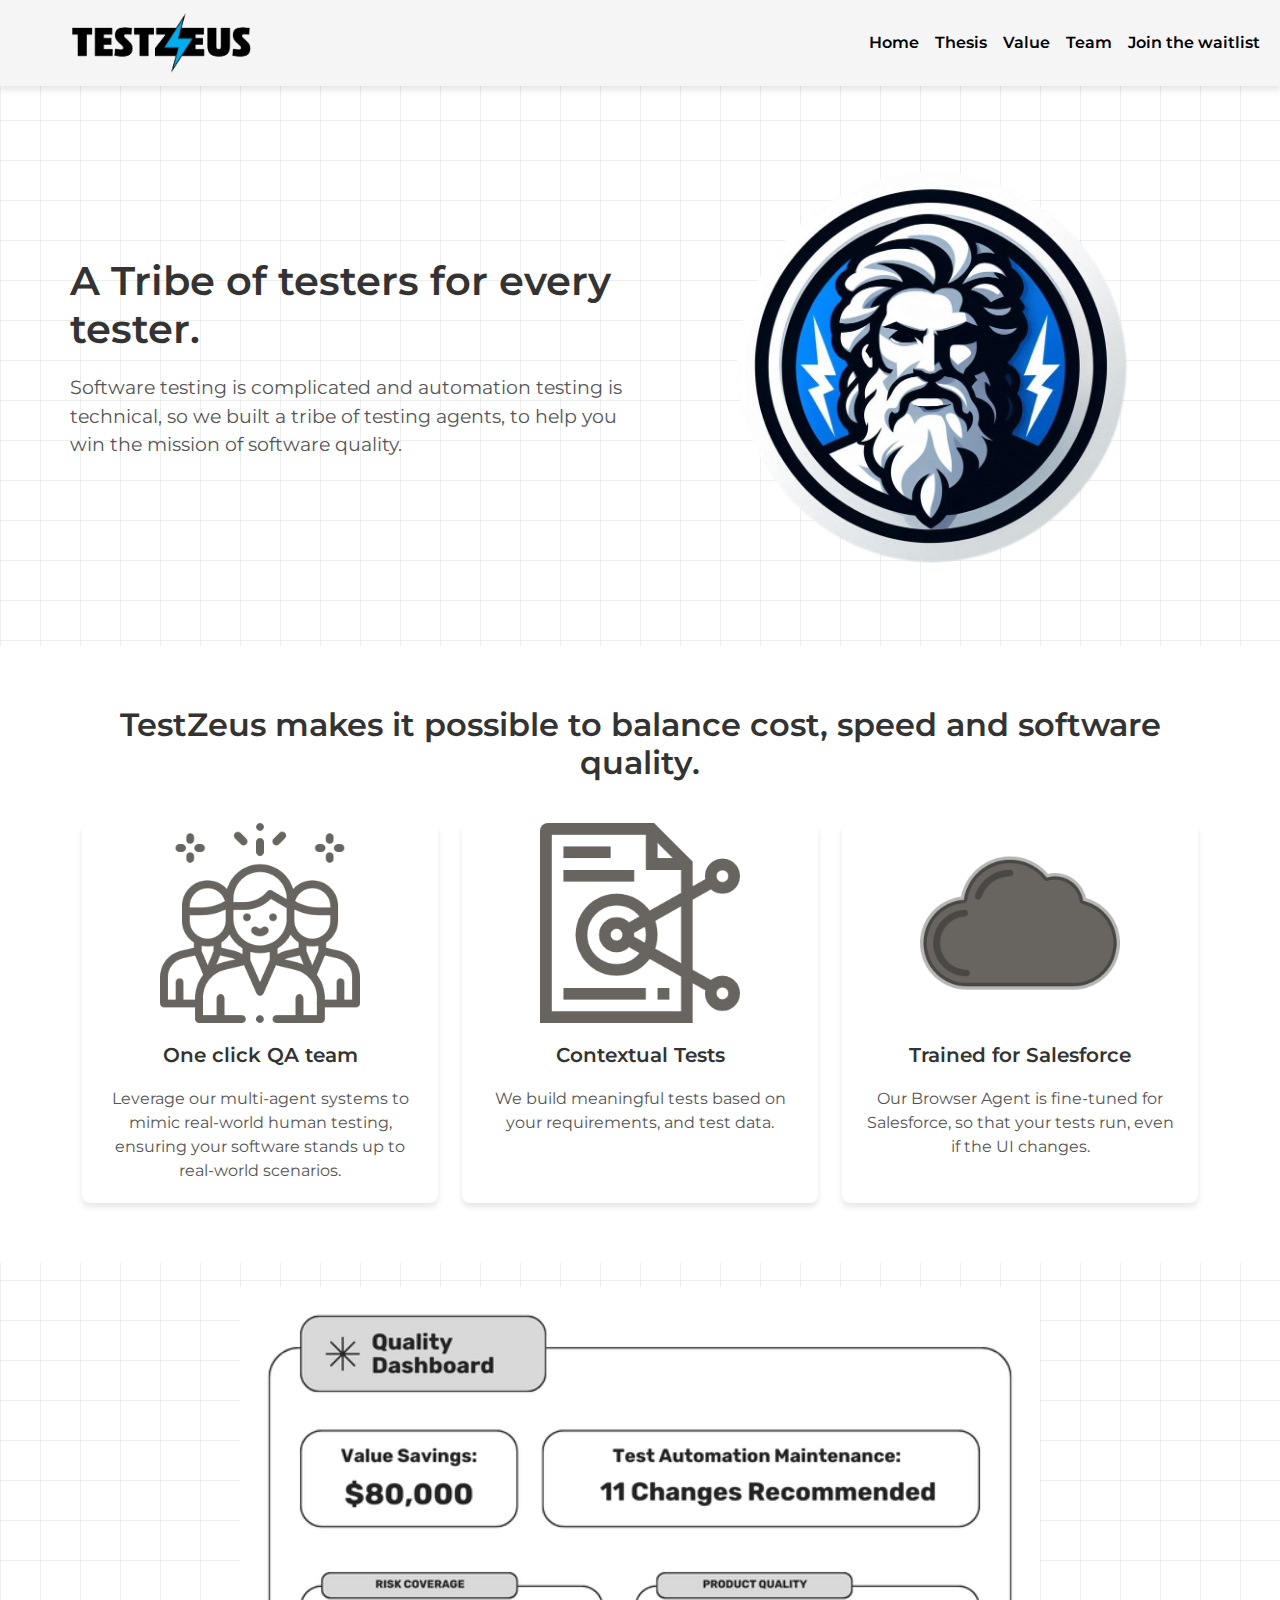
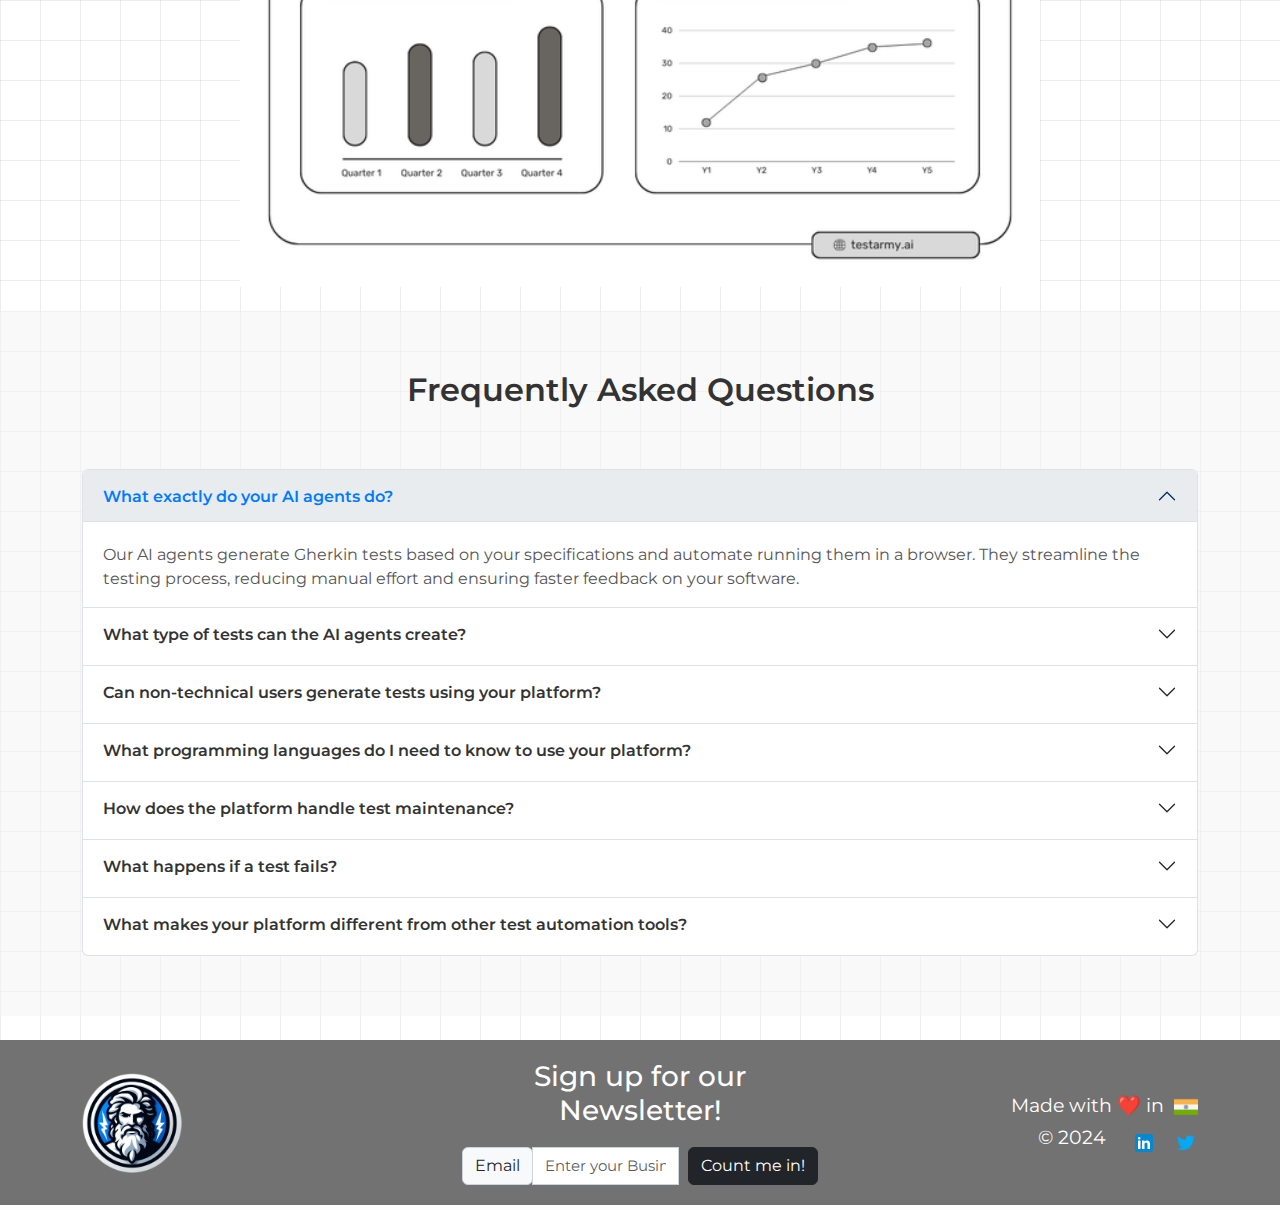
==== index.html @ 69a9c70a "FC" ====
<!DOCTYPE html>
<html lang="en">
<head>
  <!-- Google Tag Manager -->
<script>(function(w,d,s,l,i){w[l]=w[l]||[];w[l].push({'gtm.start':
  new Date().getTime(),event:'gtm.js'});var f=d.getElementsByTagName(s)[0],
  j=d.createElement(s),dl=l!='dataLayer'?'&l='+l:'';j.async=true;j.src=
  'https://www.googletagmanager.com/gtm.js?id='+i+dl;f.parentNode.insertBefore(j,f);
  })(window,document,'script','dataLayer','GTM-M32XJDLG');</script>
  <!-- End Google Tag Manager -->
  <meta charset="UTF-8">
  <meta name="viewport" content="width=device-width, initial-scale=1.0">
  <title>TestZeus</title>
  <link rel="icon" type="image/png" sizes="247x247" href="./assets/images/favicon.png">
  <link href="https://fonts.googleapis.com/css2?family=Montserrat:wght@400;600&display=swap" rel="stylesheet">
  <link href="https://cdn.jsdelivr.net/npm/bootstrap@5.3.0-alpha1/dist/css/bootstrap.min.css" rel="stylesheet">
  <link rel="stylesheet" href="./indexstyle.css">
  <script src="https://code.jquery.com/jquery-3.6.0.min.js"></script>
</head>
<body>
  <!-- Google Tag Manager (noscript) -->
<noscript><iframe src="https://www.googletagmanager.com/ns.html?id=GTM-M32XJDLG"
  height="0" width="0" style="display:none;visibility:hidden"></iframe></noscript>
  <!-- End Google Tag Manager (noscript) -->

<nav class="navbar navbar-expand-lg navbar-custom">
  <div class="container-fluid">
    <a class="navbar-brand" href="./index.html">
      <img src="./assets/images/TestZeusLogo.png" style="margin-left: 60px;" alt="Logo" height="60">
    </a>
    
    <button class="navbar-toggler" type="button" data-bs-toggle="collapse" data-bs-target="#navbarNav" aria-controls="navbarNav" aria-expanded="false" aria-label="Toggle navigation">
      <span class="navbar-toggler-icon"></span>
    </button>

    <div class="collapse navbar-collapse justify-content-end" id="navbarNav">
      <ul class="navbar-nav">
        <li class="nav-item">
          <a class="nav-link" href="#">Home</a>
        </li>
        <li class="nav-item">
          <a class="nav-link" href="./thesis.html">Thesis</a>
        </li>
        <li class="nav-item">
          <a class="nav-link" href="./value.html">Value</a>
        </li>
        <li class="nav-item">
          <a class="nav-link" href="./team.html">Team</a>
        </li>
        <li class="nav-item">
          <a class="nav-link" href="./waitlist.html">Join the waitlist</a>
        </li>
      </ul>
    </div>
  </div>
</nav>

<!-- Main content -->
<div class="container content-wrapper">
  <div class="row align-items-center">
    <div class="col-md-6 content">
      <h1>A Tribe of testers for every tester.</h1>
      <p>Software testing is complicated and automation testing is technical, so we built a tribe of testing agents, to help you win the mission of software quality.</p>
    </div>
    <div class="col-md-6 text-center">
      <div class="image-holder">
        <img src="./assets/images/logo2.png" alt="Circular Image">
      </div>
    </div>
  </div>
</div>

<!-- New Section -->
<section class="overlap-section">
  <div class="container">
    <h2>TestZeus makes it possible to balance cost, speed and software quality.</h2>
    <div class="row">
      <div class="col-md-4">
        <div class="card" style="height: 380px;">
          <img src="./assets/images/greengroup.png" class="card-img-top" alt="One click QA team">
          <div class="card-body" style="text-align: center;">
            <h5 class="card-title">One click QA team</h5>
            <p class="card-text">Leverage our multi-agent systems to mimic real-world human testing, ensuring your software stands up to real-world scenarios.</p>
          </div>
        </div>
      </div>
      <div class="col-md-4">
        <div class="card" style="height: 380px;">
          <img src="./assets/images/greencontextlogo.png" class="card-img-top" alt="Contextual Tests">
          <div class="card-body" style="text-align: center;">
            <h5 class="card-title">Contextual Tests</h5>
            <p class="card-text">We build meaningful tests based on your requirements, and test data.</p>
          </div>
        </div>
      </div>
      <div class="col-md-4">
        <div class="card" style="height: 380px;">
          <img src="./assets/images/greencloud.png" class="card-img-top" alt="Trained for Salesforce">
          <div class="card-body" style="text-align: center;">
            <h5 class="card-title">Trained for Salesforce</h5>
            <p class="card-text">Our Browser Agent is fine-tuned for Salesforce, so that your tests run, even if the UI changes.</p>
          </div>
        </div>
      </div>
    </div>
  </div>
</section>

<br>
<center><img style="height: 600px;" src="./assets/images/graphic-qa-1.png"></center>
<br>
<!-- FAQ Section -->
<section class="faq-section">
    <div class="container">
      <h2 style="margin-bottom: 60px;">Frequently Asked Questions</h2>
      <div class="accordion" id="faqAccordion">
        <div class="accordion-item">
          <h2 class="accordion-header" id="headingOne">
            <button class="accordion-button" type="button" data-bs-toggle="collapse" data-bs-target="#collapseOne" aria-expanded="true" aria-controls="collapseOne">
              What exactly do your AI agents do?
            </button>
          </h2>
          <div id="collapseOne" class="accordion-collapse collapse show" aria-labelledby="headingOne" data-bs-parent="#faqAccordion">
            <div class="accordion-body">
              Our AI agents generate Gherkin tests based on your specifications and automate running them in a browser. They streamline the testing process, reducing manual effort and ensuring faster feedback on your software.
            </div>
          </div>
        </div>
        <div class="accordion-item">
          <h2 class="accordion-header" id="headingTwo">
            <button class="accordion-button collapsed" type="button" data-bs-toggle="collapse" data-bs-target="#collapseTwo" aria-expanded="false" aria-controls="collapseTwo">
              What type of tests can the AI agents create?
            </button>
          </h2>
          <div id="collapseTwo" class="accordion-collapse collapse" aria-labelledby="headingTwo" data-bs-parent="#faqAccordion">
            <div class="accordion-body">
              The agents can create Behavior-driven development (BDD) tests written in Gherkin syntax for all kinds of functional requirements. These tests are designed to be easily understood by both technical and non-technical users.
            </div>
          </div>
        </div>
        <div class="accordion-item">
          <h2 class="accordion-header" id="headingThree">
            <button class="accordion-button collapsed" type="button" data-bs-toggle="collapse" data-bs-target="#collapseThree" aria-expanded="false" aria-controls="collapseThree">
              Can non-technical users generate tests using your platform?
            </button>
          </h2>
          <div id="collapseThree" class="accordion-collapse collapse" aria-labelledby="headingThree" data-bs-parent="#faqAccordion">
            <div class="accordion-body">
              We offer seamless integration with popular CI/CD tools like Jenkins, GitHub Actions, and version control systems, ensuring that the AI agents fit into your existing workflows.
            </div>
          </div>
        </div>
        <div class="accordion-item">
          <h2 class="accordion-header" id="headingFour">
            <button class="accordion-button collapsed" type="button" data-bs-toggle="collapse" data-bs-target="#collapseFour" aria-expanded="false" aria-controls="collapseFour">
              What programming languages do I need to know to use your platform?
            </button>
          </h2>
          <div id="collapseFour" class="accordion-collapse collapse" aria-labelledby="headingFour" data-bs-parent="#faqAccordion">
            <div class="accordion-body">
              No programming knowledge is required to use our AI agents. Currently, we offer English as the primary language for interacting with agents, and will roll out globally with other languages too.
            </div>
          </div>
        </div>
        <div class="accordion-item">
          <h2 class="accordion-header" id="headingFive">
            <button class="accordion-button collapsed" type="button" data-bs-toggle="collapse" data-bs-target="#collapseFive" aria-expanded="false" aria-controls="collapseFive">
              How does the platform handle test maintenance?
            </button>
          </h2>
          <div id="collapseFive" class="accordion-collapse collapse" aria-labelledby="headingFive" data-bs-parent="#faqAccordion">
            <div class="accordion-body">
              Our AI agents continuously adapt to changes in your software, reducing the need for constant maintenance of test cases.
            </div>
          </div>
        </div>
        <div class="accordion-item">
          <h2 class="accordion-header" id="headingSix">
            <button class="accordion-button collapsed" type="button" data-bs-toggle="collapse" data-bs-target="#collapseSix" aria-expanded="false" aria-controls="collapseSix">
              What happens if a test fails?
            </button>
          </h2>
          <div id="collapseSix" class="accordion-collapse collapse" aria-labelledby="headingSix" data-bs-parent="#faqAccordion">
            <div class="accordion-body">
              The platform provides detailed logs and screenshots to help diagnose the issue. You’ll also receive suggestions from the AI on how to adjust the test, for catching bugs.
            </div>
          </div>
        </div>
        <div class="accordion-item">
          <h2 class="accordion-header" id="headingSeven">
            <button class="accordion-button collapsed" type="button" data-bs-toggle="collapse" data-bs-target="#collapseSeven" aria-expanded="false" aria-controls="collapseSeven">
              What makes your platform different from other test automation tools?
            </button>
          </h2>
          <div id="collapseSeven" class="accordion-collapse collapse" aria-labelledby="headingSeven" data-bs-parent="#faqAccordion">
            <div class="accordion-body">
              Our AI-driven agents automate not only the test execution but also the test design process, saving significant time for both technical and non-technical users. The platform is built for rapid scaling and adaptability to changes in your codebase.
            </div>
          </div>
        </div>
      </div>
    </div>
  </section>
  <div id="message-card"></div>

  <br>
  
  <footer class="footer bg-gray">
    <div class="container">
      <div class="row align-items-center">
        <!-- Left Section: Triangle T Logo -->
        <div class="col-md-4 text-left">
          <img src="./assets/images/favicon-19.png" alt="Footer Image" class="footer-image">
        </div>

        <!-- Center Section: Newsletter Signup -->
        <div class="col-md-4 text-center">
          <h3 class="centered-heading">Sign up for our Newsletter!</h3>
          <form id="signup-form" class="reduced-width-form">
            <div class="input-group">
              <div class="input-group-prepend">
                <span class="input-group-text">Email</span>
              </div>
              <input type="email" id="email" name="email" class="form-control" placeholder="Enter your Business email" required>
              <div class="input-group-append">
                <button class="btn btn-dark" type="submit">Count me in!</button>
              </div>
            </div>
          </form>
        </div>

        <!-- Right Section: Made with Love in India, Copyright, and Social Icons -->
        <div class="col-md-4 text-right d-flex flex-column align-items-end">
          <p style="color: white;">Made with <span class="text-danger">❤️</span> in 
            <img src="./assets/images/206606.png" alt="India Flag" class="flag-image">
          </p>
          <div class="d-flex align-items-center">
            <p class="mb-0 me-3" style="color: white;">&copy; 2024</p>
            <a href="https://www.linkedin.com/company/test-zeus" target="_blank" class="social-icon me-2">
              <img src="./assets/images/icons8-linkedin-48.png" alt="LinkedIn" class="social-logo">
            </a>
            <a href="https://x.com/TestZeusAI" target="_blank" class="social-icon">
              <img src="./assets/images/icons8-twitter-48.png" alt="Twitter" class="social-logo">
            </a>
          </div>
        </div>
      </div>
    </div>
  </footer>

  
  

<script src="https://cdn.jsdelivr.net/npm/bootstrap@5.3.0-alpha1/dist/js/bootstrap.bundle.min.js"></script>
<script>
    $(document).ready(function() {
      $('#signup-form').on('submit', function(event) {
        event.preventDefault(); 
        
        const emailInput = $('#email').val();
        const blockedDomains = ['gmail.com', 'yahoo.com', 'hotmail.com'];
  
      
        const emailDomain = emailInput.split('@')[1];
  
       
        if (blockedDomains.includes(emailDomain)) {
          alert('Email domains from @gmail, @yahoo, and @hotmail are not allowed.');
          return; 
        }
  
        var formData = {
          email: emailInput,
          phone: null
        };
  
        $.ajax({
          type: 'POST',
          url: 'https://test-zeus-mail-micro.vercel.app/signup',
          data: JSON.stringify(formData),
          contentType: 'application/json',
          success: function(response) {
            let message = '';
  
            if (response.message === 'Signup successful') {
              message = `You have signed up successfully from the id - ${formData.email}`;
            } else if (response.message === 'Failed to send email') {
              message = 'Failed to send email. Please try again.';
            } else if (response.message === 'Email is already used') {
              message = 'The email is already used. Please use a different email.';
            }
  
            $('#message-card').html(
              `<div>${message}</div>`
            ).fadeIn();
  
            $('#signup-form')[0].reset();
  
            setTimeout(function() {
              $('#message-card').fadeOut();
            }, 5000);
          },
          error: function(xhr) {
            let message = 'An error occurred. Please try again.';
  
            try {
              var errorResponse = JSON.parse(xhr.responseText);
  
              if (errorResponse.error === 'Email is already used') {
                message = 'The email is already used. Please use a different email.';
              } else if (errorResponse.error === 'Failed to send email') {
                message = 'Failed to send email. Please try again.';
              }
            } catch (e) {
              if (xhr.status === 400) {
                message = 'Bad request. Please check your input and try again.';
              } else if (xhr.status === 500) {
                message = 'Internal server error. Please try again later.';
              }
            }
  
            $('#message-card').html(
              `<div>${message}</div>`
            ).fadeIn();
  
            setTimeout(function() {
              $('#message-card').fadeOut();
            }, 5000);
          }
        });
      });
    });
  </script>

<script>
    document.getElementById('book-time-button').addEventListener('click', function() {
        document.getElementById('waitlist-domain').scrollIntoView({ behavior: 'smooth' });
    });
    </script>

</body>
</html>
---- indexstyle.css ----
/* Import Google Font */
@import url('https://fonts.googleapis.com/css2?family=Montserrat:wght@400;700&display=swap');

/* General Styles */
body {
    margin: 0;
    font-family: 'Montserrat', sans-serif;
    background-color: #fff;
    background-image: 
      linear-gradient(90deg, rgba(211, 211, 211, 0.4) 1px, transparent 1px),
      linear-gradient(180deg, rgba(211, 211, 211, 0.4) 1px, transparent 1px);
    background-size: 40px 40px;
}

/* Custom Navbar Styles */
.navbar-custom {
    background-color: #f5f5f5;
    box-shadow: 0 4px 6px rgba(0, 0, 0, 0.1);
}

.nav-link {
    font-weight: 600;
    color: #000;
}

.nav-link:hover {
    color: #007bff;
}

/* Main Content Wrapper */
.content-wrapper {
    padding: 80px 0;
}

h1 {
    font-size: 2.5rem;
    font-weight: 600;
    color: #333;
    margin-bottom: 20px;
}

p {
    font-size: 1.2rem;
    color: #555;
    margin-top: 20px;
}

/* Image Holder Styling */
.image-holder {
    width: 400px;
    height: 400px;
    border-radius: 50%;
    overflow: hidden;
    display: inline-block;
    transition: border 0.3s ease;
    border: 3px solid transparent;
}

.image-holder img {
    width: 100%;
    height: 100%;
    object-fit: cover;
    border-radius: 50%;
}

.image-holder:hover {
    border: 3px solid #007bff;
}

/* Overlap Section Styles */
.overlap-section {
    padding: 60px 0;
    background-color: #ffffff;
    position: relative;
    z-index: 1;
}

.overlap-section h2 {
    text-align: center;
    font-size: 2rem;
    font-weight: 600;
    color: #333;
    margin-bottom: 40px;
}

/* Card Styles */
.card {
    border: none;
    border-radius: 8px;
    box-shadow: 0 4px 6px rgba(0, 0, 0, 0.1);
    transition: transform 0.3s ease;
}

.card-img-top {
    height: 200px;
    width: 200px;
    align-self: center;
    border-top-left-radius: 8px;
    border-top-right-radius: 8px;
}

.card-body {
    padding: 20px;
}

.card-title {
    font-size: 1.25rem;
    font-weight: 600;
    color: #333;
}

.card-text {
    font-size: 1rem;
    color: #555;
}

/* FAQ Section */
.faq-section {
    padding: 60px 0;
    background-color: #f9f9f9;
    background-image: 
      linear-gradient(90deg, rgba(211, 211, 211, 0.2) 1px, transparent 1px),
      linear-gradient(180deg, rgba(211, 211, 211, 0.2) 1px, transparent 1px);
    background-size: 40px 40px;
}

.faq-section h2 {
    text-align: center;
    font-size: 2rem;
    font-weight: 600;
    color: #333;
    margin-bottom: 5px;
}

.accordion-button {
    font-weight: 600;
    color: #333;
}

.accordion-button:not(.collapsed) {
    color: #007bff;
    background-color: #e9ecef;
}

.accordion-body {
    font-size: 1rem;
    color: #555;
}

/* Email Signup Form */
.reduced-width-form {
    max-width: 450px;
    margin: 0 auto;
}

#email::placeholder {
    font-size: 15px;
}

.input-group-text {
    background-color: #f8f9fa;
    border: 1px solid #ced4da;
}

.form-control {
    border: 1px solid #ced4da;
}

.btn-dark {
    margin-left: 10px;
}

/* Message Card */
#message-card {
    display: none;
    padding: 10px;
    margin: 10px 0;
    border: 1px solid #ccc;
    background-color: #f9f9f9;
    color: #333;
    border-radius: 5px;
}

/* Footer Styles */
.footer {
    background-color: #727272;
    padding: 20px 0;
}

.footer-image {
    width: 100px;
    height: auto;
}

/* Text Alignments */
.text-left {
    display: flex;
    justify-content: flex-start;
    align-items: center;
}

.text-center {
    display: flex;
    flex-direction: column;
    justify-content: center;
    align-items: center;
}

.text-right {
    display: flex;
    flex-direction: column;
    align-items: flex-end;
}

.text-right p {
    margin: 0;
}

.text-right .flag-image {
    width: 24px;
    vertical-align: middle;
    margin-left: 5px;
}

.text-right .social-icon {
    margin-left: 10px;
    margin-top: 10px;
}

.social-logo {
    width: 24px;
    height: auto;
    vertical-align: middle;
}

/* Centered Heading */
.centered-heading {
    font-family: 'Montserrat', sans-serif;
    text-align: center;
    margin-bottom: 20px;
    color: white;
}
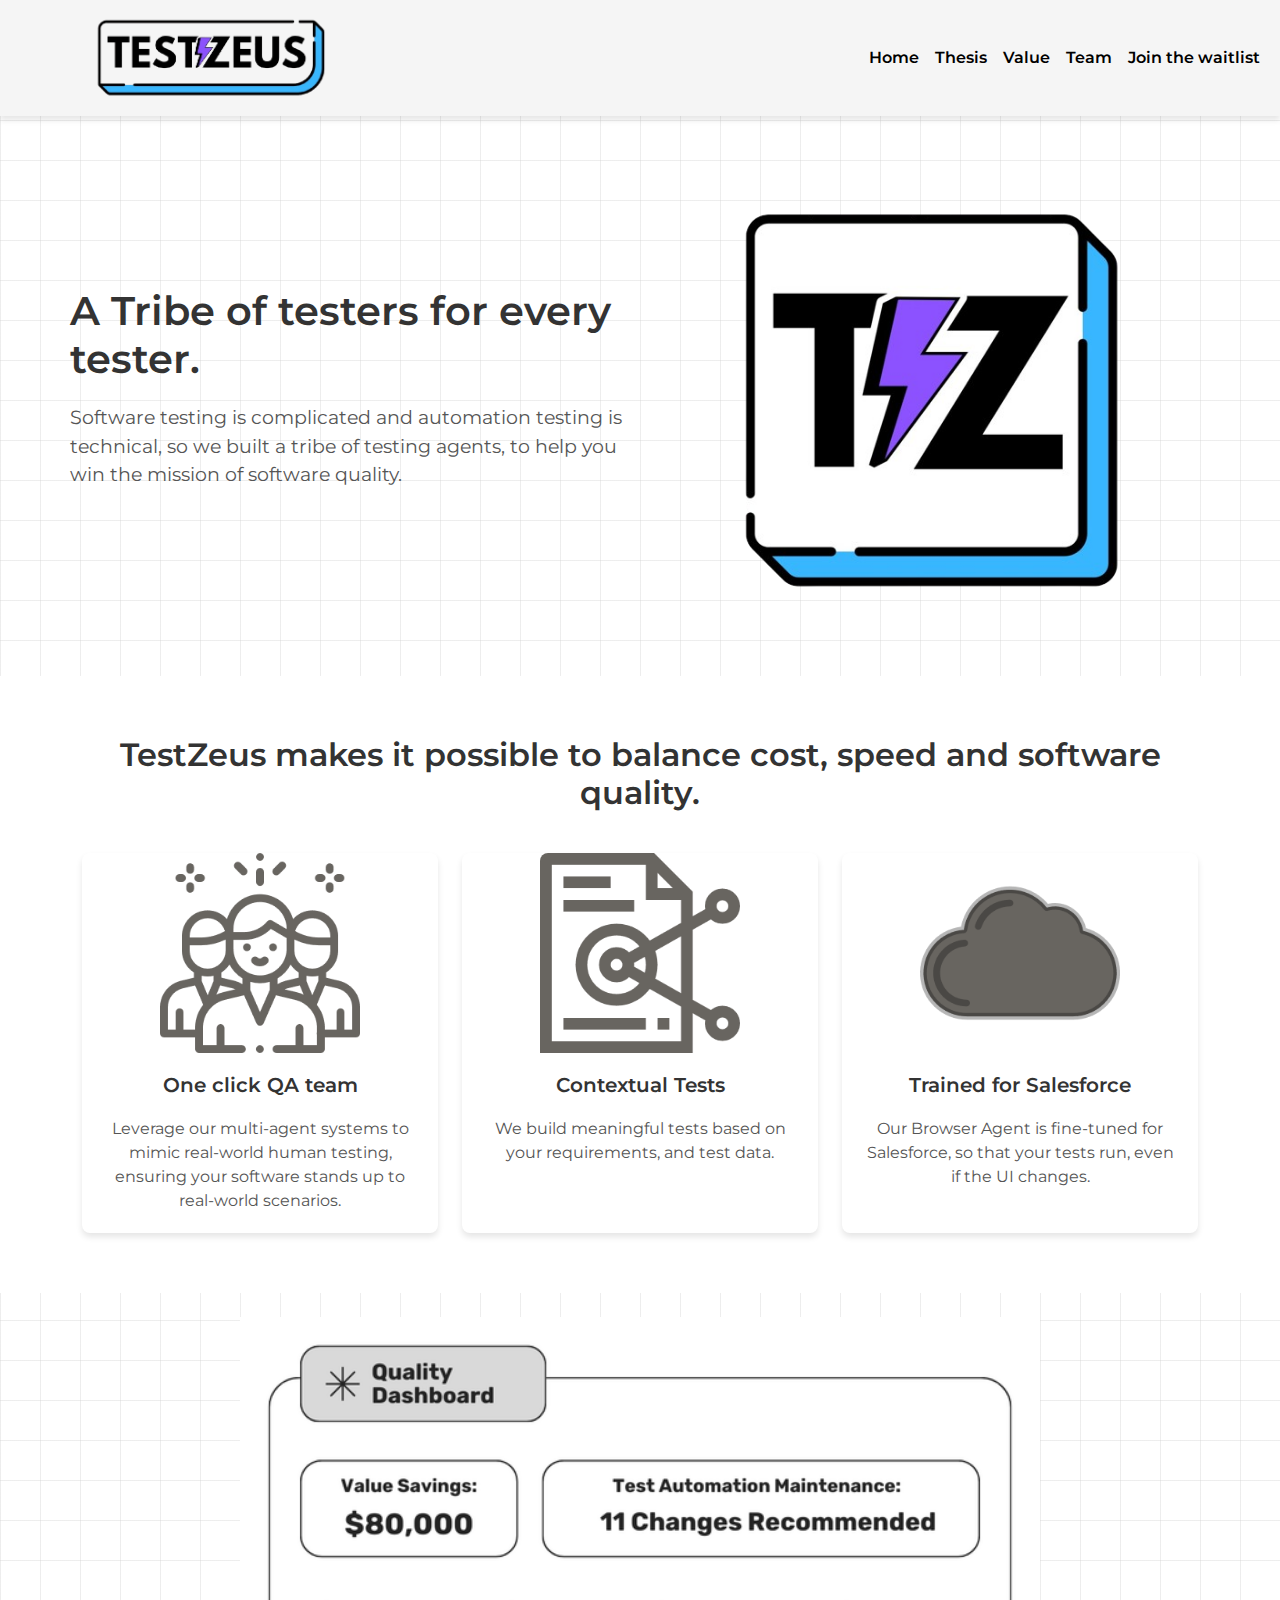
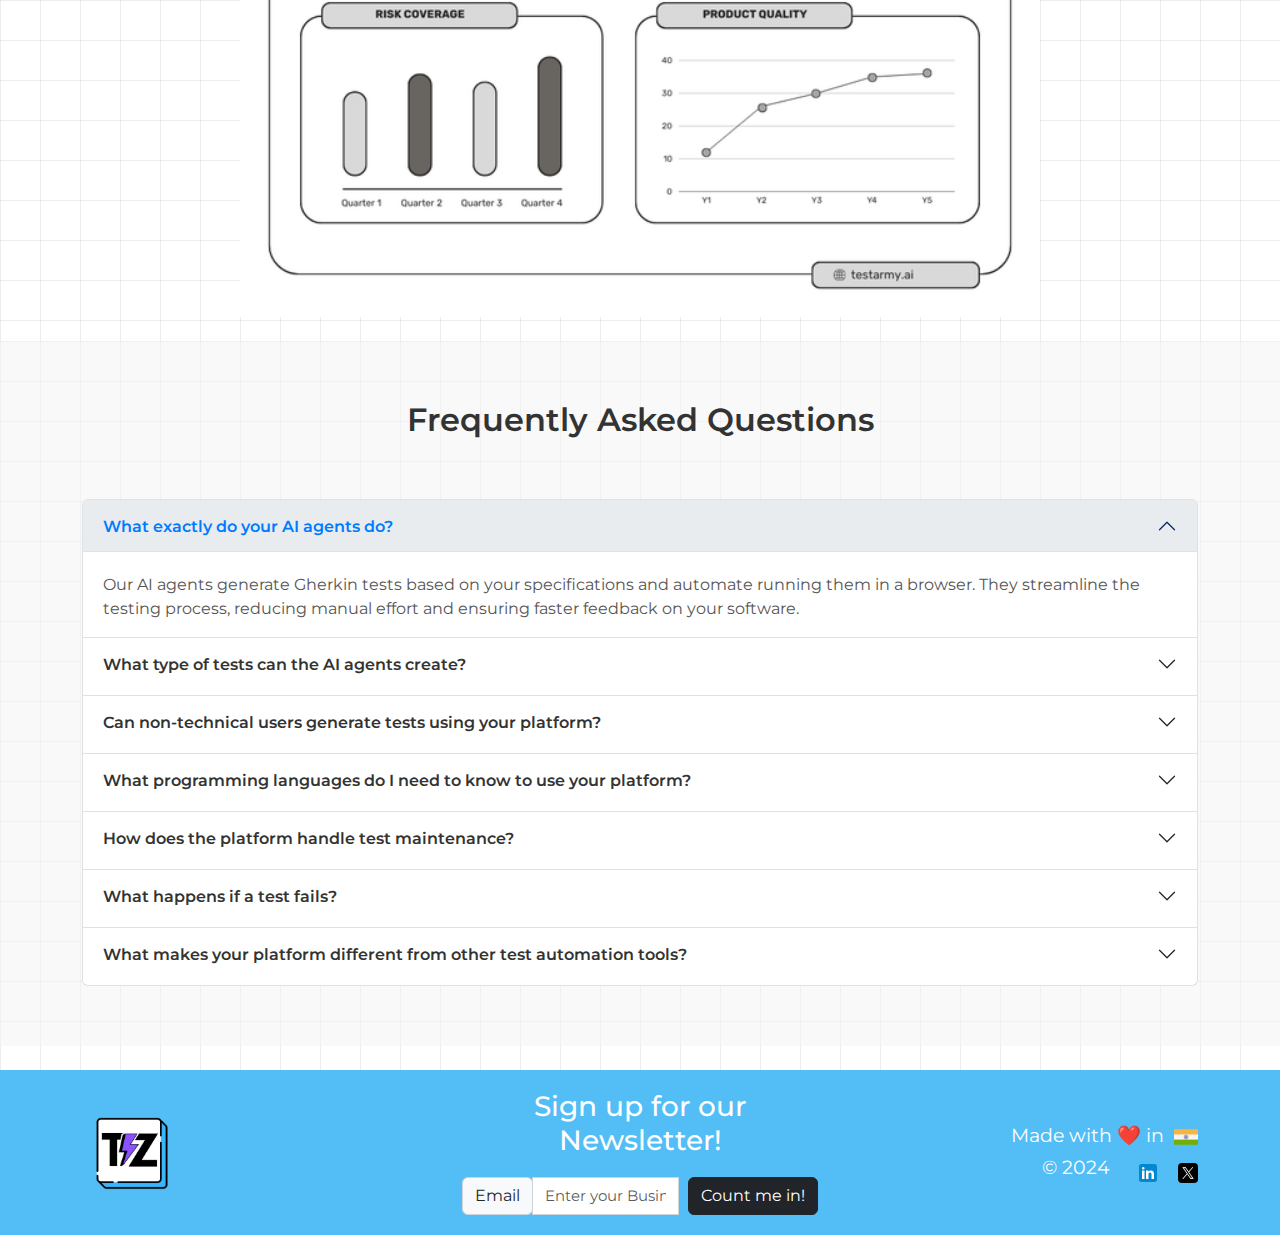
==== commit 64ff70e7: "changes and fixes" ====
--- a/index.html
+++ b/index.html
@@ -11,7 +11,7 @@
   <meta charset="UTF-8">
   <meta name="viewport" content="width=device-width, initial-scale=1.0">
   <title>TestZeus</title>
-  <link rel="icon" type="image/png" sizes="247x247" href="./assets/images/favicon.png">
+  <link rel="icon" type="image/png" href="./assets/images/TZSquare_logo_final-NoBG.png">
   <link href="https://fonts.googleapis.com/css2?family=Montserrat:wght@400;600&display=swap" rel="stylesheet">
   <link href="https://cdn.jsdelivr.net/npm/bootstrap@5.3.0-alpha1/dist/css/bootstrap.min.css" rel="stylesheet">
   <link rel="stylesheet" href="./indexstyle.css">
@@ -26,7 +26,7 @@
 <nav class="navbar navbar-expand-lg navbar-custom">
   <div class="container-fluid">
     <a class="navbar-brand" href="./index.html">
-      <img src="./assets/images/TestZeusLogo.png" style="margin-left: 60px;" alt="Logo" height="60">
+      <img src="./assets/images/tz-navbar.png" style="margin-left: 60px;" alt="Logo" height="90">
     </a>
     
     <button class="navbar-toggler" type="button" data-bs-toggle="collapse" data-bs-target="#navbarNav" aria-controls="navbarNav" aria-expanded="false" aria-label="Toggle navigation">
@@ -64,7 +64,7 @@
     </div>
     <div class="col-md-6 text-center">
       <div class="image-holder">
-        <img src="./assets/images/logo2.png" alt="Circular Image">
+        <img src="./assets/images/tz-icon.png" alt="Circular Image">
       </div>
     </div>
   </div>
@@ -210,7 +210,7 @@
       <div class="row align-items-center">
         <!-- Left Section: Triangle T Logo -->
         <div class="col-md-4 text-left">
-          <img src="./assets/images/favicon-19.png" alt="Footer Image" class="footer-image">
+          <img src="./assets/images/tz-icon.png" alt="Footer Image" class="footer-image">
         </div>
 
         <!-- Center Section: Newsletter Signup -->
@@ -240,7 +240,7 @@
               <img src="./assets/images/icons8-linkedin-48.png" alt="LinkedIn" class="social-logo">
             </a>
             <a href="https://x.com/TestZeusAI" target="_blank" class="social-icon">
-              <img src="./assets/images/icons8-twitter-48.png" alt="Twitter" class="social-logo">
+              <img src="./assets/images/xlogo.png" style="border-radius: 4px;height: 20px;width: 20px;" alt="Twitter" class="social-logo">
             </a>
           </div>
         </div>
--- a/indexstyle.css
+++ b/indexstyle.css
@@ -49,7 +49,7 @@
 .image-holder {
     width: 400px;
     height: 400px;
-    border-radius: 50%;
+    /* border-radius: 50%; */
     overflow: hidden;
     display: inline-block;
     transition: border 0.3s ease;
@@ -60,7 +60,7 @@
     width: 100%;
     height: 100%;
     object-fit: cover;
-    border-radius: 50%;
+    /* border-radius: 50%; */
 }
 
 .image-holder:hover {
@@ -183,7 +183,7 @@
 
 /* Footer Styles */
 .footer {
-    background-color: #727272;
+    background-color: #53BDF5;
     padding: 20px 0;
 }
 
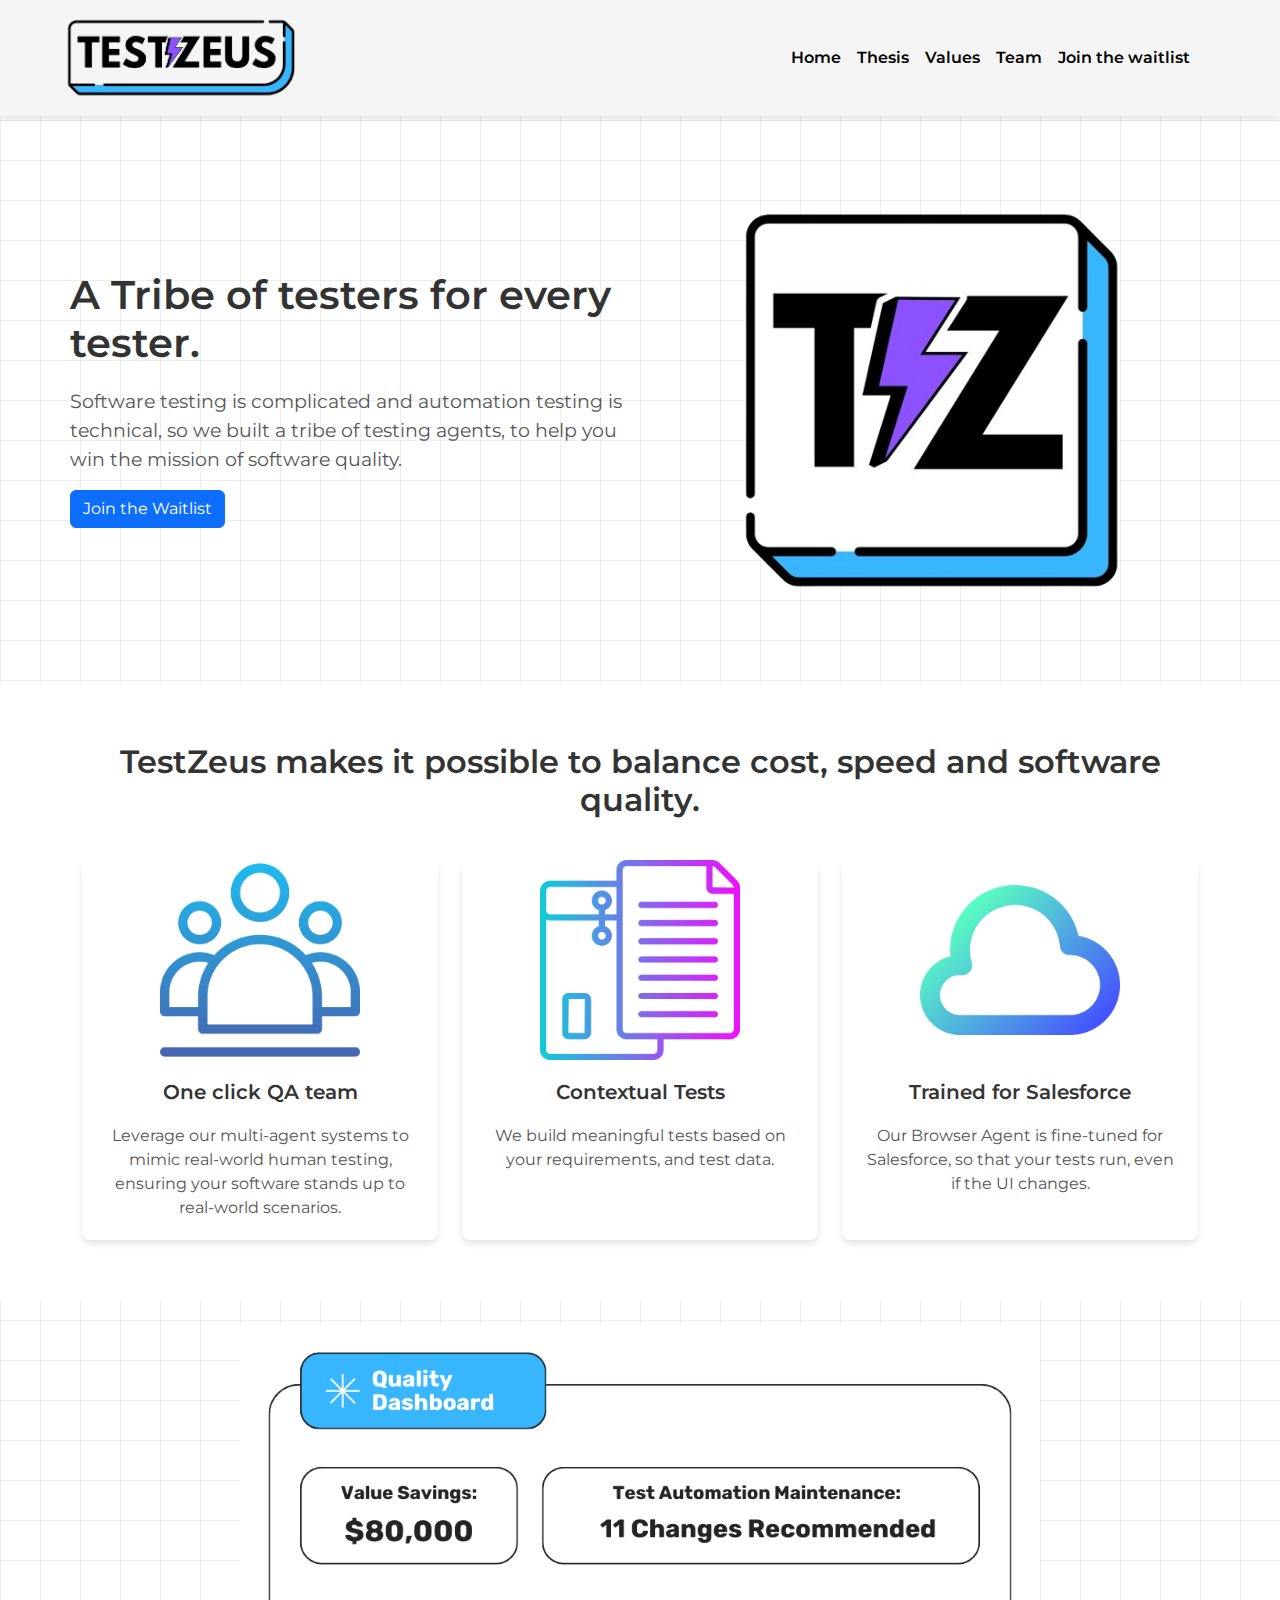
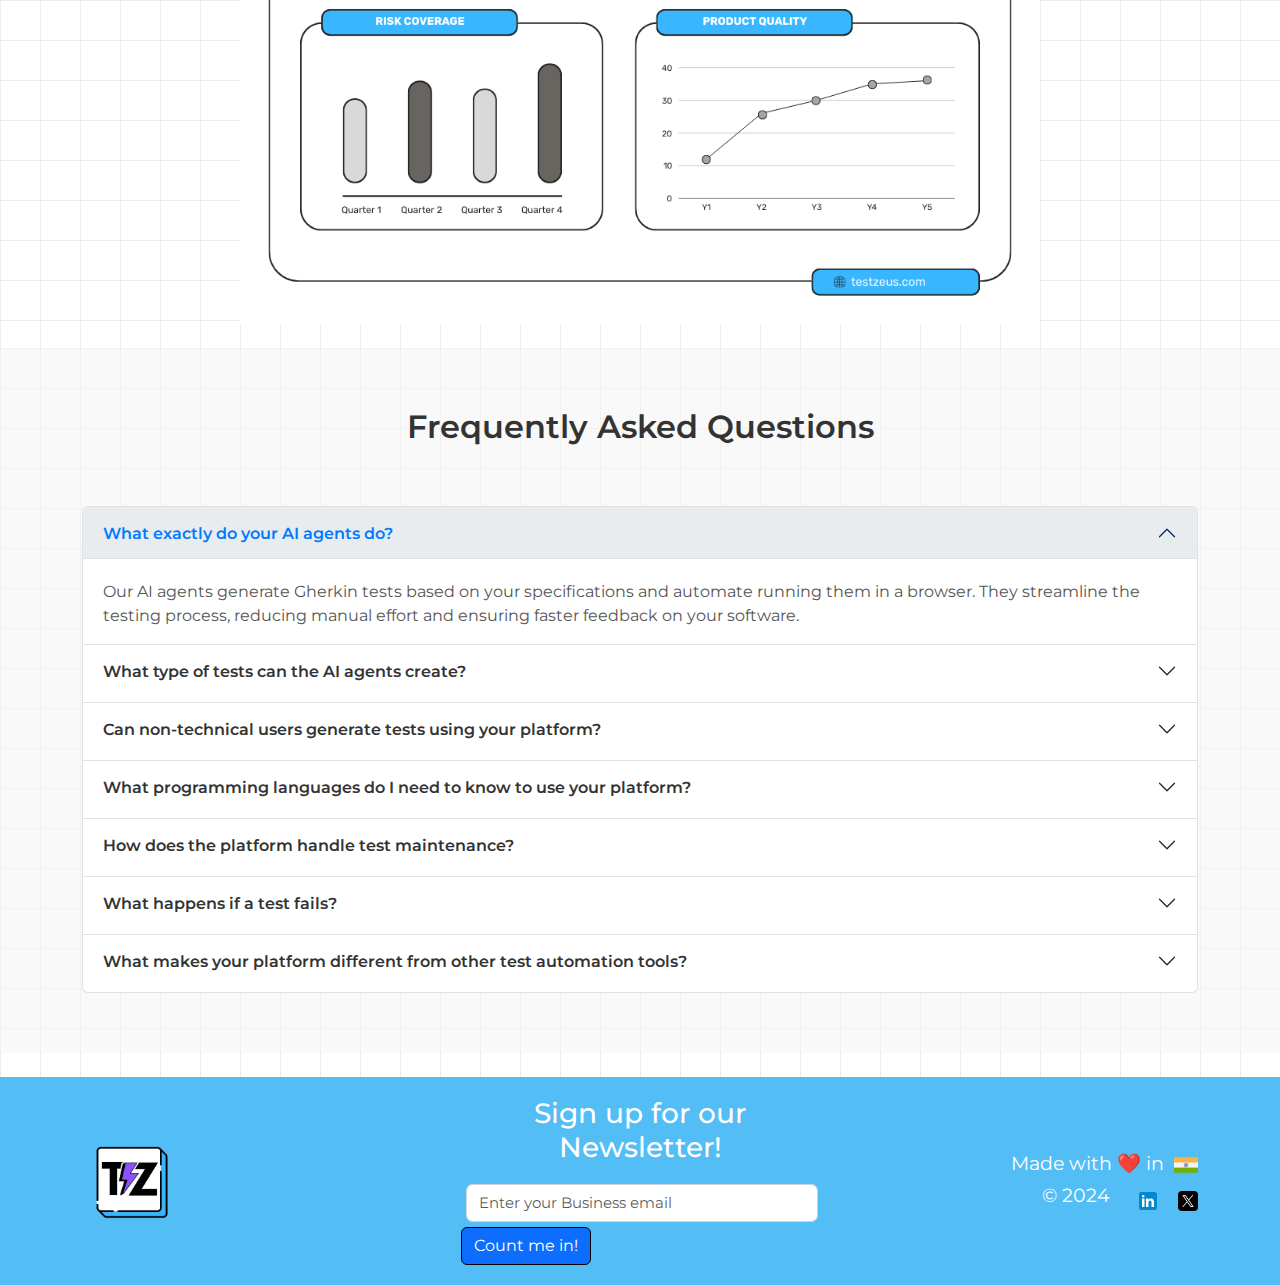
==== commit f4d68010: "bluefication of the website" ====
--- a/index.html
+++ b/index.html
@@ -24,9 +24,9 @@
   <!-- End Google Tag Manager (noscript) -->
 
 <nav class="navbar navbar-expand-lg navbar-custom">
-  <div class="container-fluid">
+  <div class="container">
     <a class="navbar-brand" href="./index.html">
-      <img src="./assets/images/tz-navbar.png" style="margin-left: 60px;" alt="Logo" height="90">
+      <img src="./assets/images/tz-navbar.png" style="margin-left: -40px;" alt="Logo" height="90">
     </a>
     
     <button class="navbar-toggler" type="button" data-bs-toggle="collapse" data-bs-target="#navbarNav" aria-controls="navbarNav" aria-expanded="false" aria-label="Toggle navigation">
@@ -42,7 +42,7 @@
           <a class="nav-link" href="./thesis.html">Thesis</a>
         </li>
         <li class="nav-item">
-          <a class="nav-link" href="./value.html">Value</a>
+          <a class="nav-link" href="./value.html">Values</a>
         </li>
         <li class="nav-item">
           <a class="nav-link" href="./team.html">Team</a>
@@ -61,11 +61,15 @@
     <div class="col-md-6 content">
       <h1>A Tribe of testers for every tester.</h1>
       <p>Software testing is complicated and automation testing is technical, so we built a tribe of testing agents, to help you win the mission of software quality.</p>
-    </div>
+      <a href="./waitlist.html" class="btn btn-primary">Join the Waitlist</a>
+    </div>
+    
     <div class="col-md-6 text-center">
-      <div class="image-holder">
-        <img src="./assets/images/tz-icon.png" alt="Circular Image">
-      </div>
+      <a href="./waitlist.html">
+        <div class="image-holder">
+          <img src="./assets/images/tz-icon.png" alt="Circular Image">
+        </div>
+      </a>
     </div>
   </div>
 </div>
@@ -216,17 +220,16 @@
         <!-- Center Section: Newsletter Signup -->
         <div class="col-md-4 text-center">
           <h3 class="centered-heading">Sign up for our Newsletter!</h3>
-          <form id="signup-form" class="reduced-width-form">
-            <div class="input-group">
+            <form id="signup-form" class="reduced-width-form">
+            <div class="input-group" style="gap: 5px;">
               <div class="input-group-prepend">
-                <span class="input-group-text">Email</span>
               </div>
-              <input type="email" id="email" name="email" class="form-control" placeholder="Enter your Business email" required>
+                <input type="email" id="email" name="email" class="form-control rounded" placeholder="Enter your Business email" style="width: 250px;" required>
               <div class="input-group-append">
-                <button class="btn btn-dark" type="submit">Count me in!</button>
+              <button class="btn btn-primary" type="submit" style="border: 1px solid black;">Count me in!</button>
               </div>
             </div>
-          </form>
+            </form>
         </div>
 
         <!-- Right Section: Made with Love in India, Copyright, and Social Icons -->
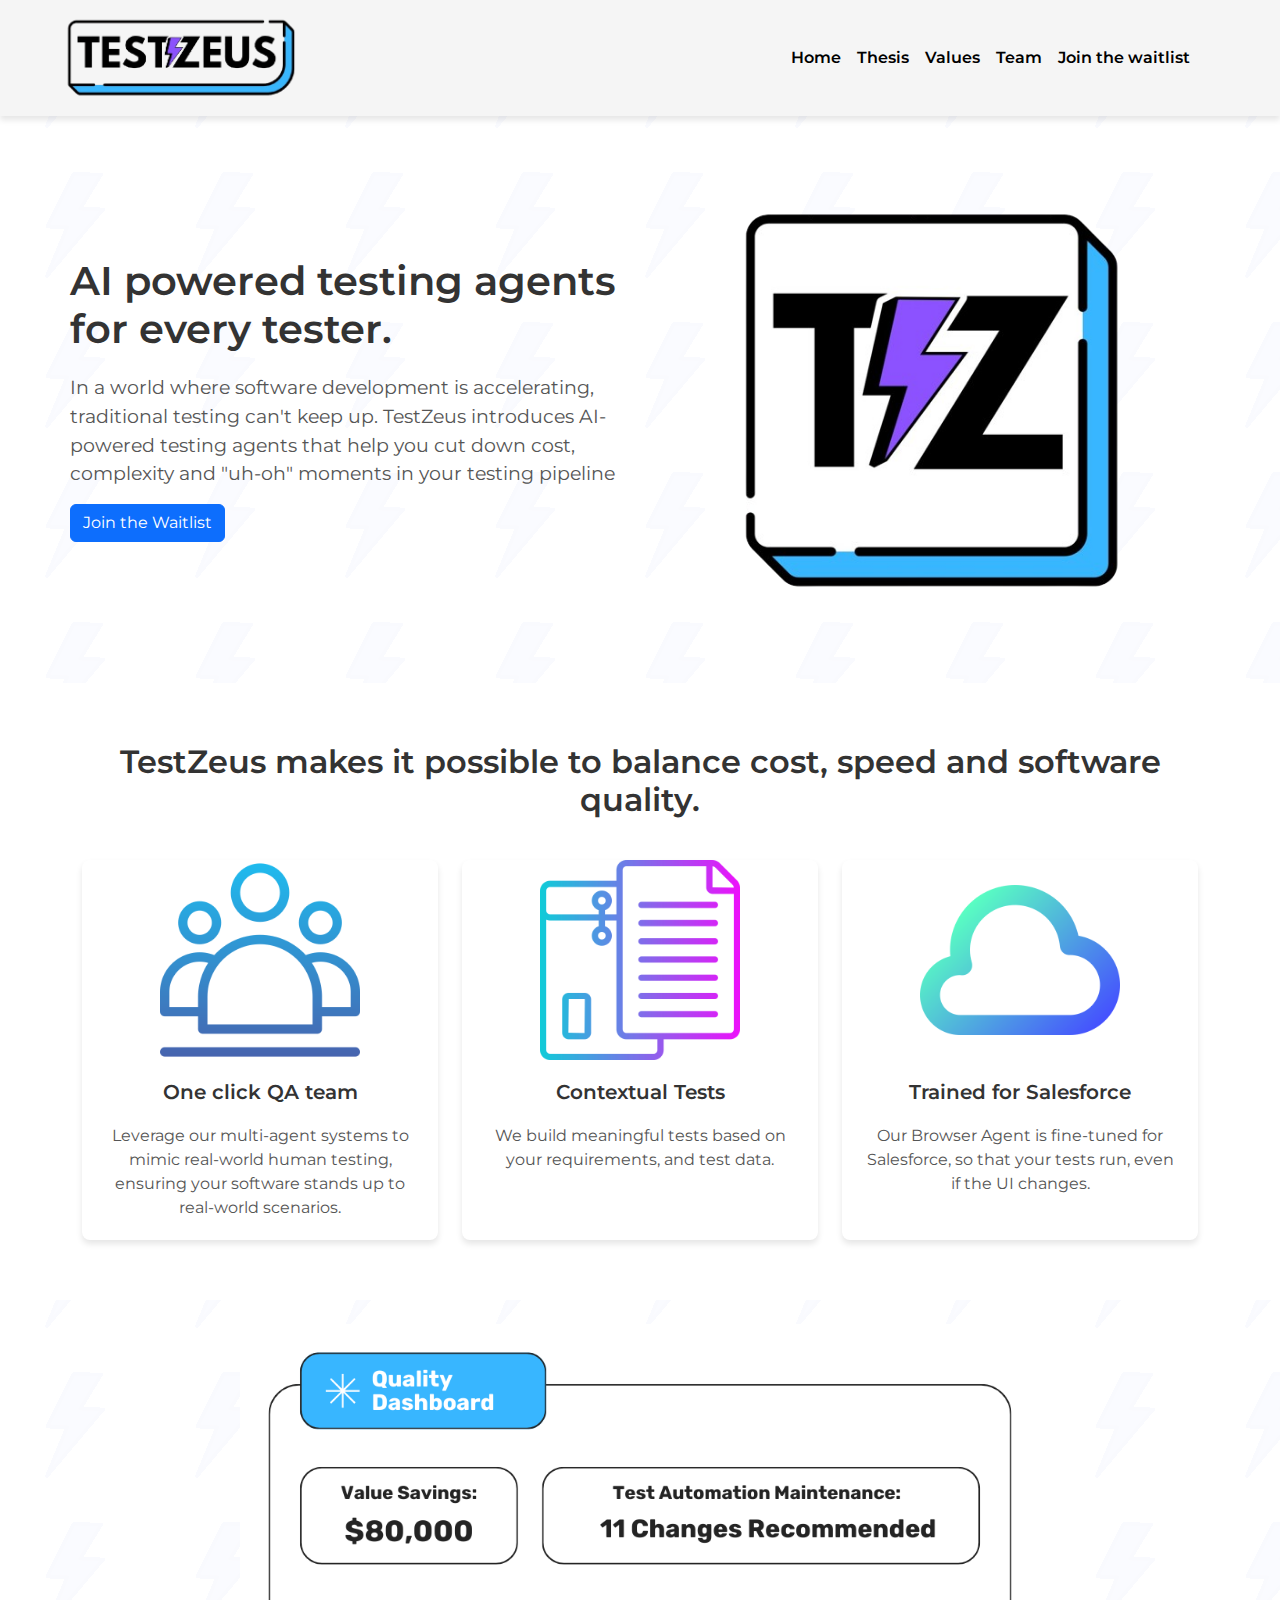
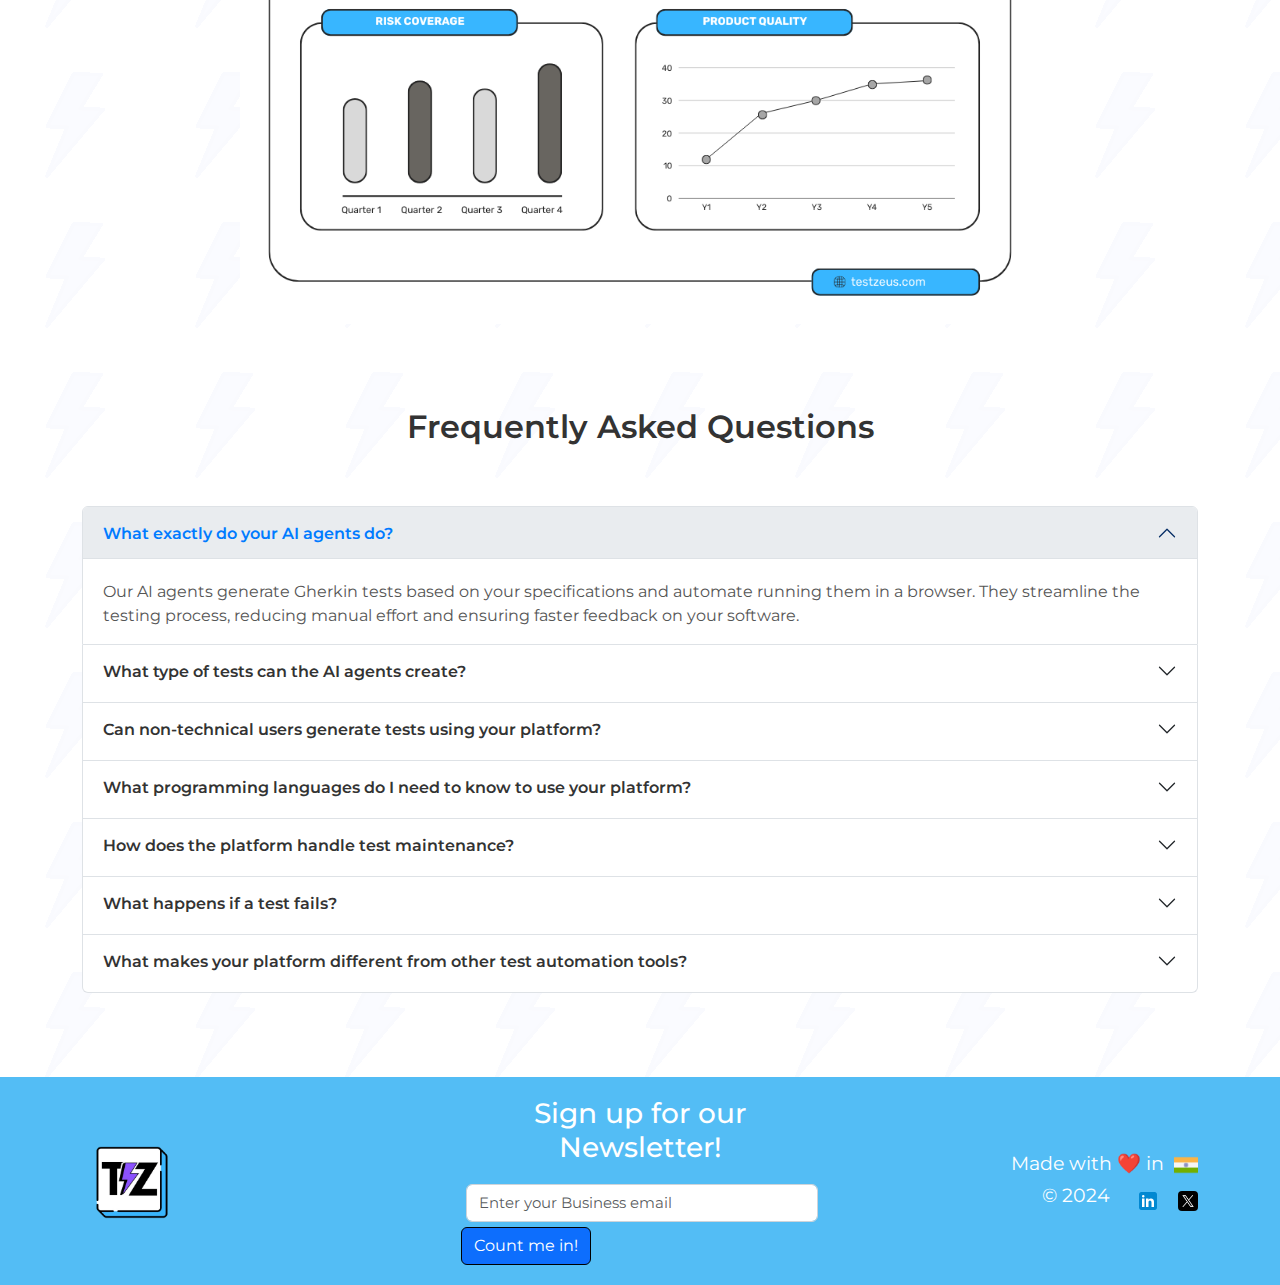
==== commit 49eb8026: "Update index.html" ====
--- a/index.html
+++ b/index.html
@@ -59,8 +59,8 @@
 <div class="container content-wrapper">
   <div class="row align-items-center">
     <div class="col-md-6 content">
-      <h1>A Tribe of testers for every tester.</h1>
-      <p>Software testing is complicated and automation testing is technical, so we built a tribe of testing agents, to help you win the mission of software quality.</p>
+      <h1>AI powered testing agents for every tester.</h1>
+      <p>In a world where software development is accelerating, traditional testing can't keep up. TestZeus introduces AI-powered testing agents that help you cut down cost, complexity and "uh-oh" moments in your testing pipeline</p>
       <a href="./waitlist.html" class="btn btn-primary">Join the Waitlist</a>
     </div>
     
--- a/indexstyle.css
+++ b/indexstyle.css
@@ -2,14 +2,27 @@
 @import url('https://fonts.googleapis.com/css2?family=Montserrat:wght@400;700&display=swap');
 
 /* General Styles */
+
+
 body {
     margin: 0;
     font-family: 'Montserrat', sans-serif;
     background-color: #fff;
-    background-image: 
-      linear-gradient(90deg, rgba(211, 211, 211, 0.4) 1px, transparent 1px),
-      linear-gradient(180deg, rgba(211, 211, 211, 0.4) 1px, transparent 1px);
-    background-size: 40px 40px;
+    position: relative; /* Needed for the pseudo-element to position correctly */
+}
+
+body::before {
+    content: "";
+    position: absolute;
+    top: 0;
+    left: 0;
+    width: 100%;
+    height: 100%;
+    background-image: url('./assets/images/lig1.gif');
+    background-repeat: repeat;
+    background-size: auto; /* Adjust this as necessary */
+    opacity: 0.03; /* 10% transparency */
+    z-index: -1; /* Ensure it stays behind the content */
 }
 
 /* Custom Navbar Styles */
@@ -117,11 +130,7 @@
 /* FAQ Section */
 .faq-section {
     padding: 60px 0;
-    background-color: #f9f9f9;
-    background-image: 
-      linear-gradient(90deg, rgba(211, 211, 211, 0.2) 1px, transparent 1px),
-      linear-gradient(180deg, rgba(211, 211, 211, 0.2) 1px, transparent 1px);
-    background-size: 40px 40px;
+    
 }
 
 .faq-section h2 {
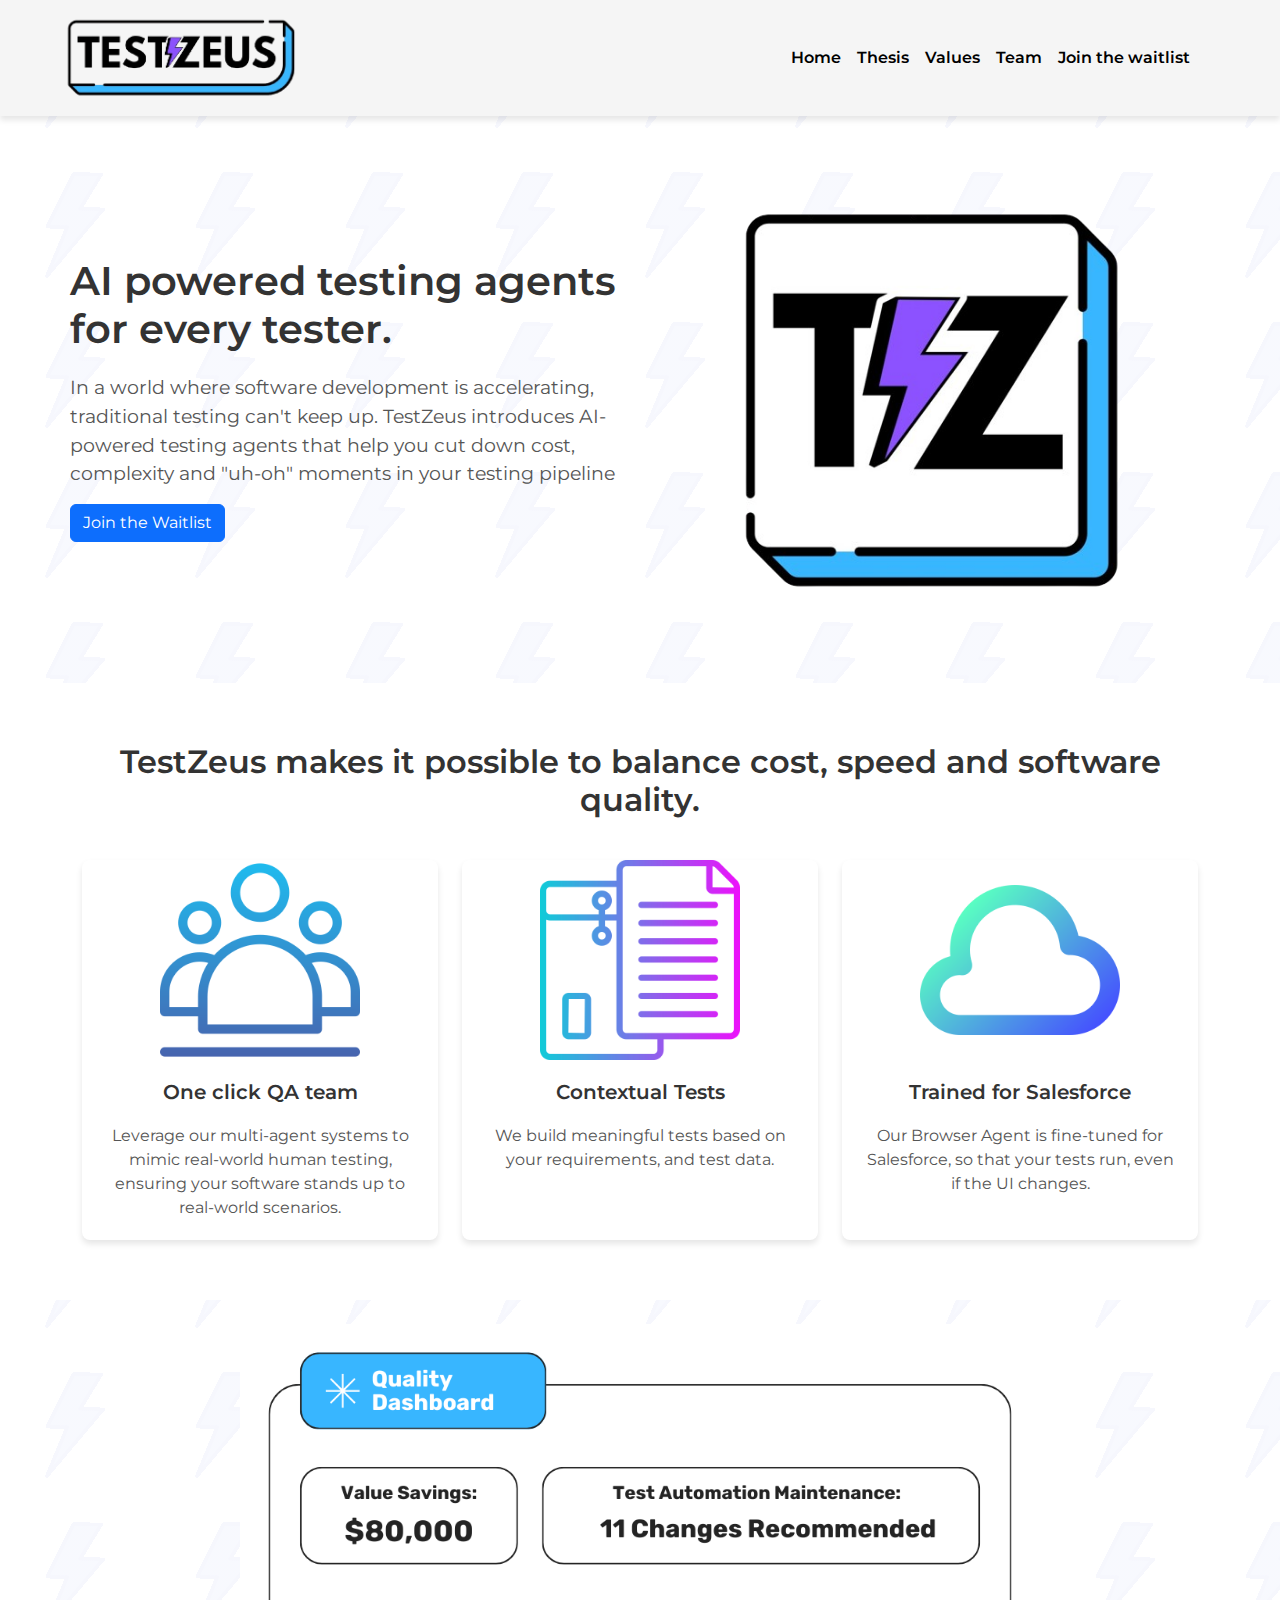
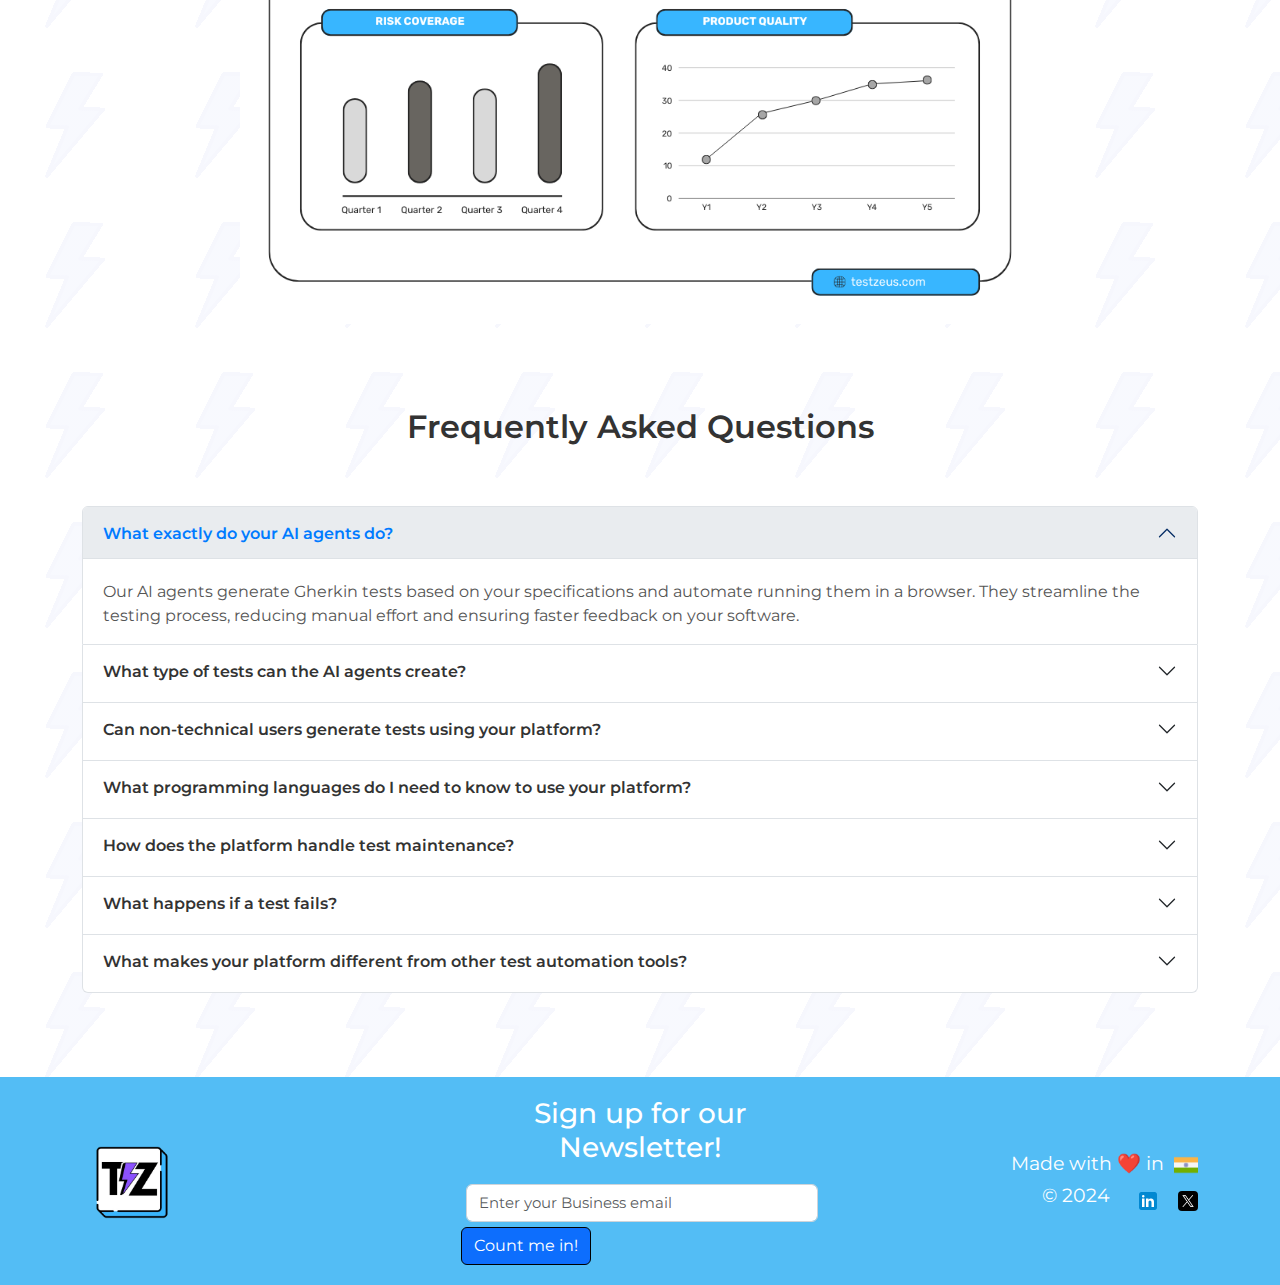
==== commit e9189aa4: "Adding description for the pages" ====
--- a/index.html
+++ b/index.html
@@ -10,6 +10,9 @@
   <!-- End Google Tag Manager -->
   <meta charset="UTF-8">
   <meta name="viewport" content="width=device-width, initial-scale=1.0">
+  <meta name="description" content="AI powered testing agents for every tester.">
+  <meta name="keywords" content="AI, Agents, Software Testing, Testing, SaaS">
+  <meta name="author" content="TestZeus">
   <title>TestZeus</title>
   <link rel="icon" type="image/png" href="./assets/images/TZSquare_logo_final-NoBG.png">
   <link href="https://fonts.googleapis.com/css2?family=Montserrat:wght@400;600&display=swap" rel="stylesheet">
--- a/indexstyle.css
+++ b/indexstyle.css
@@ -21,7 +21,7 @@
     background-image: url('./assets/images/lig1.gif');
     background-repeat: repeat;
     background-size: auto; /* Adjust this as necessary */
-    opacity: 0.03; /* 10% transparency */
+    opacity: 0.05; /* 10% transparency */
     z-index: -1; /* Ensure it stays behind the content */
 }
 
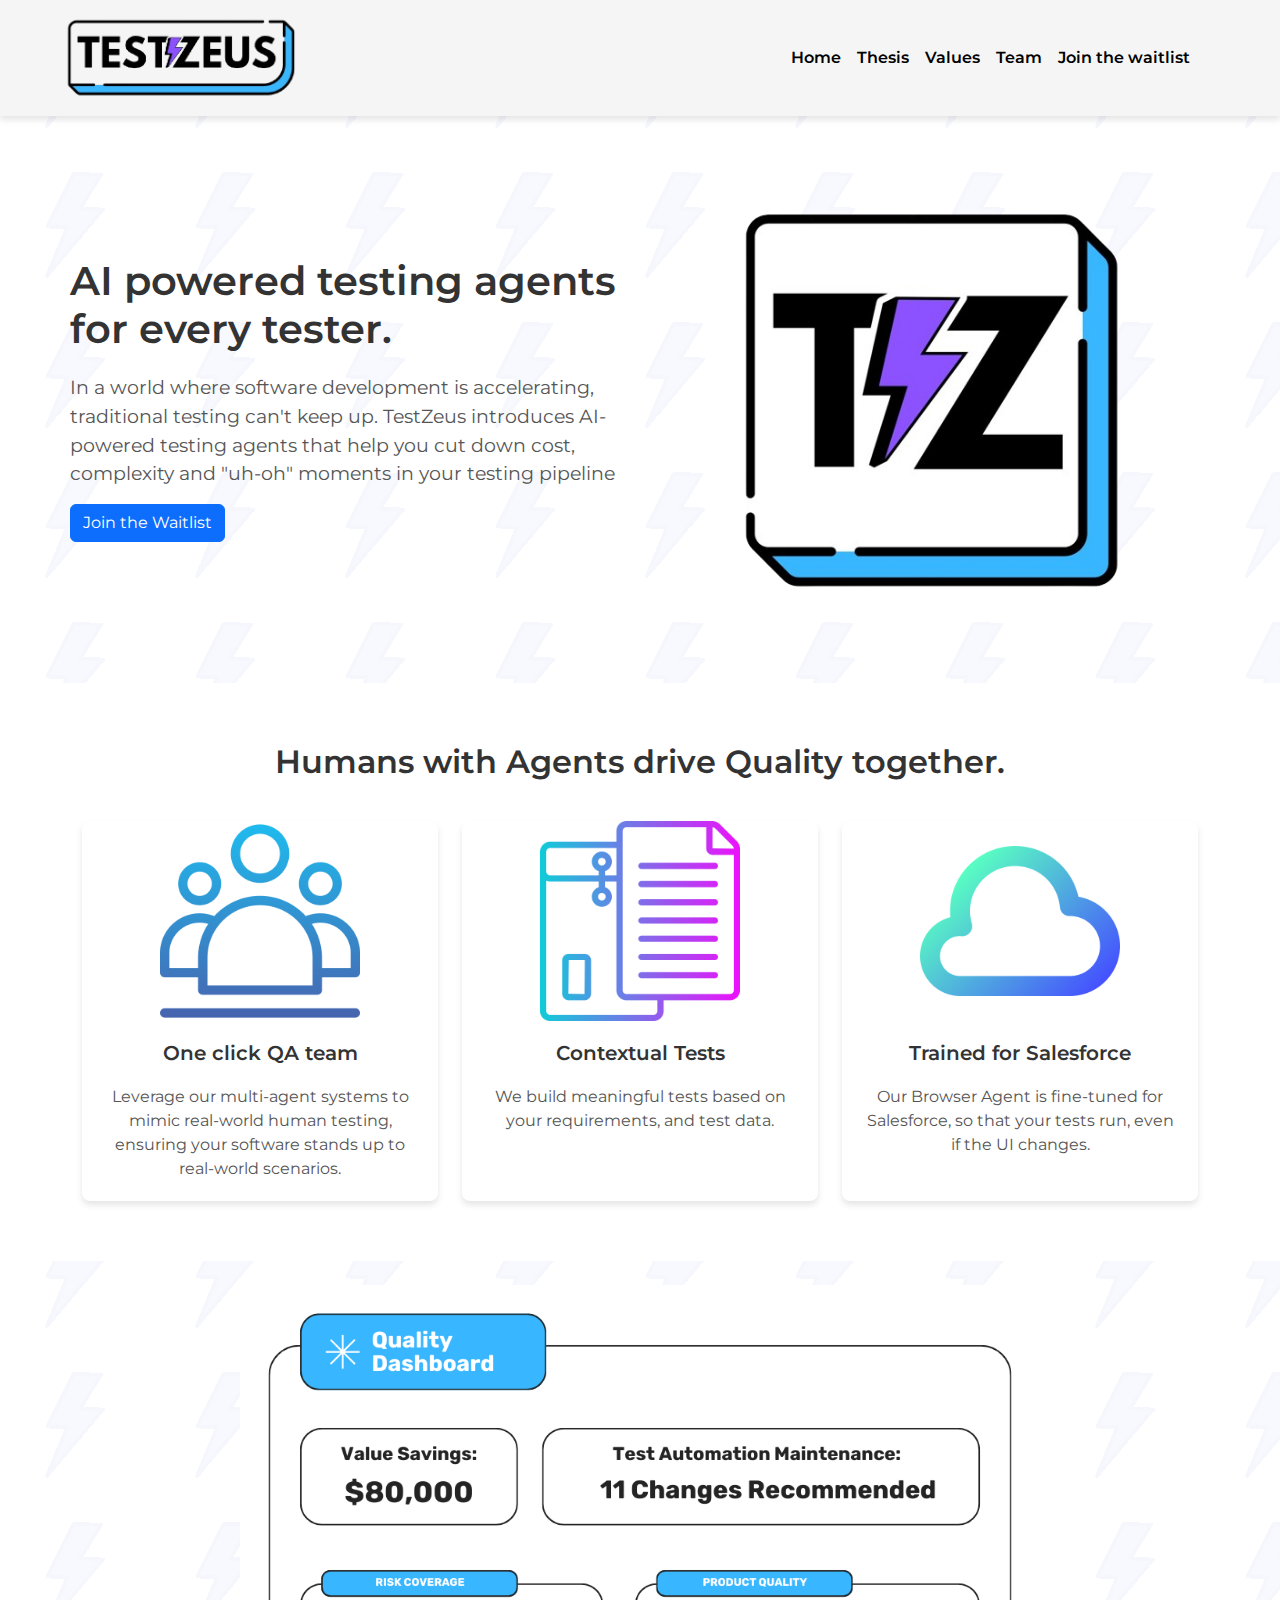
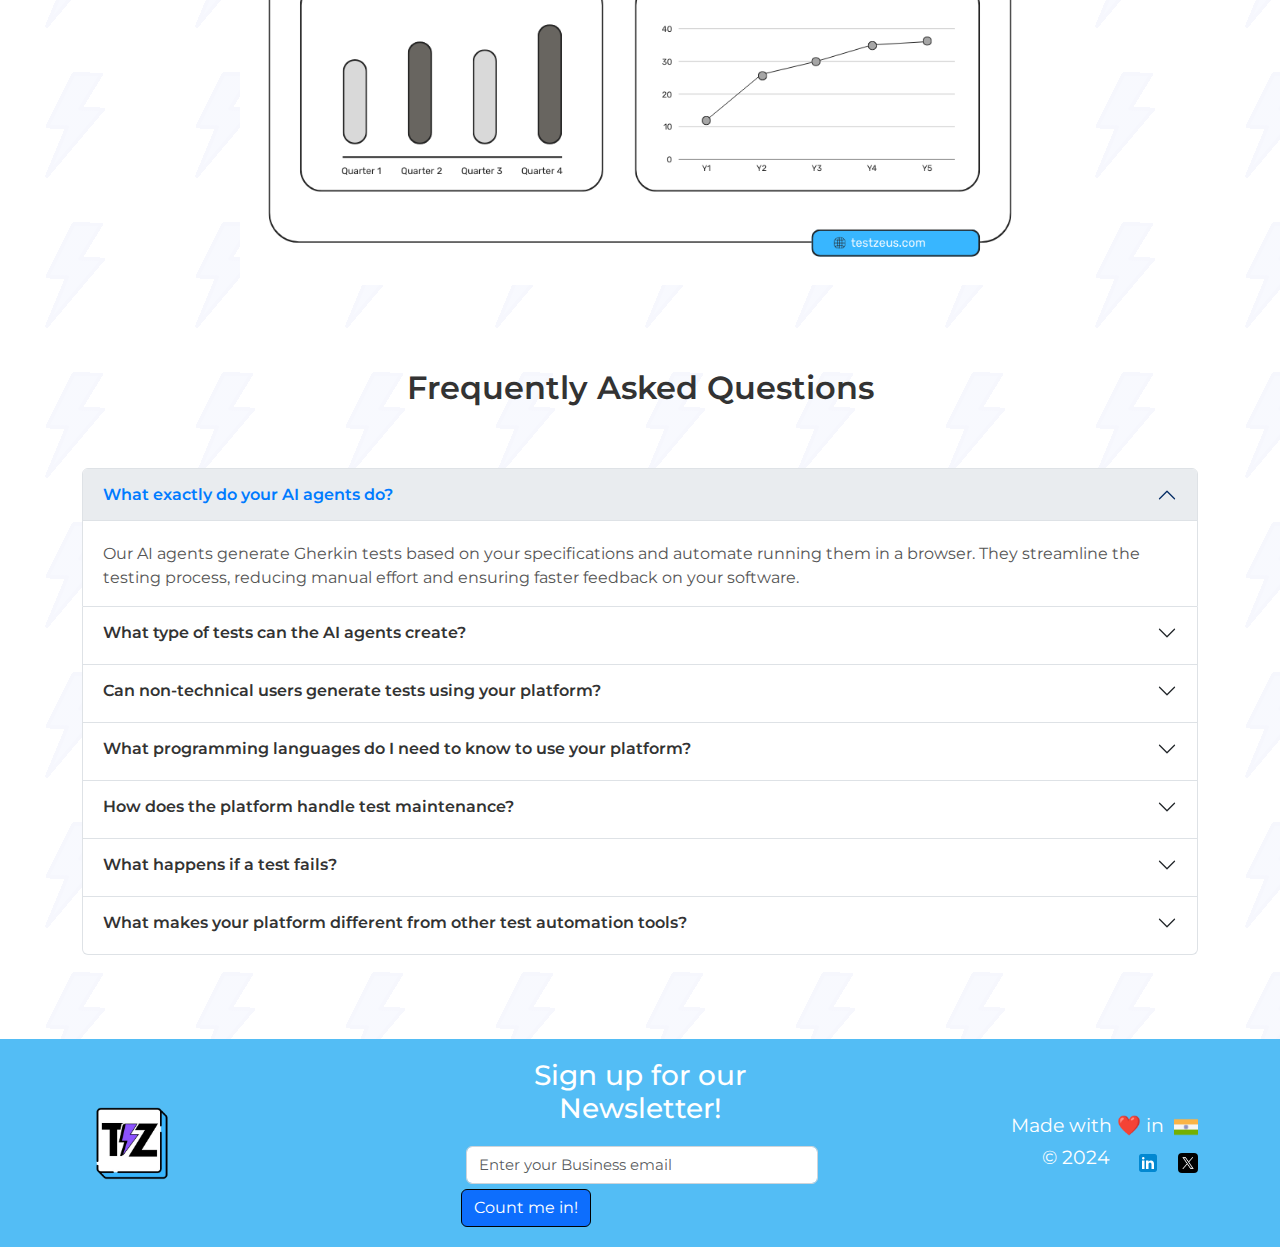
==== commit b85b0cf6: "Updated H2 line" ====
--- a/index.html
+++ b/index.html
@@ -80,7 +80,7 @@
 <!-- New Section -->
 <section class="overlap-section">
   <div class="container">
-    <h2>TestZeus makes it possible to balance cost, speed and software quality.</h2>
+    <h2>Humans with Agents drive Quality together.</h2>
     <div class="row">
       <div class="col-md-4">
         <div class="card" style="height: 380px;">
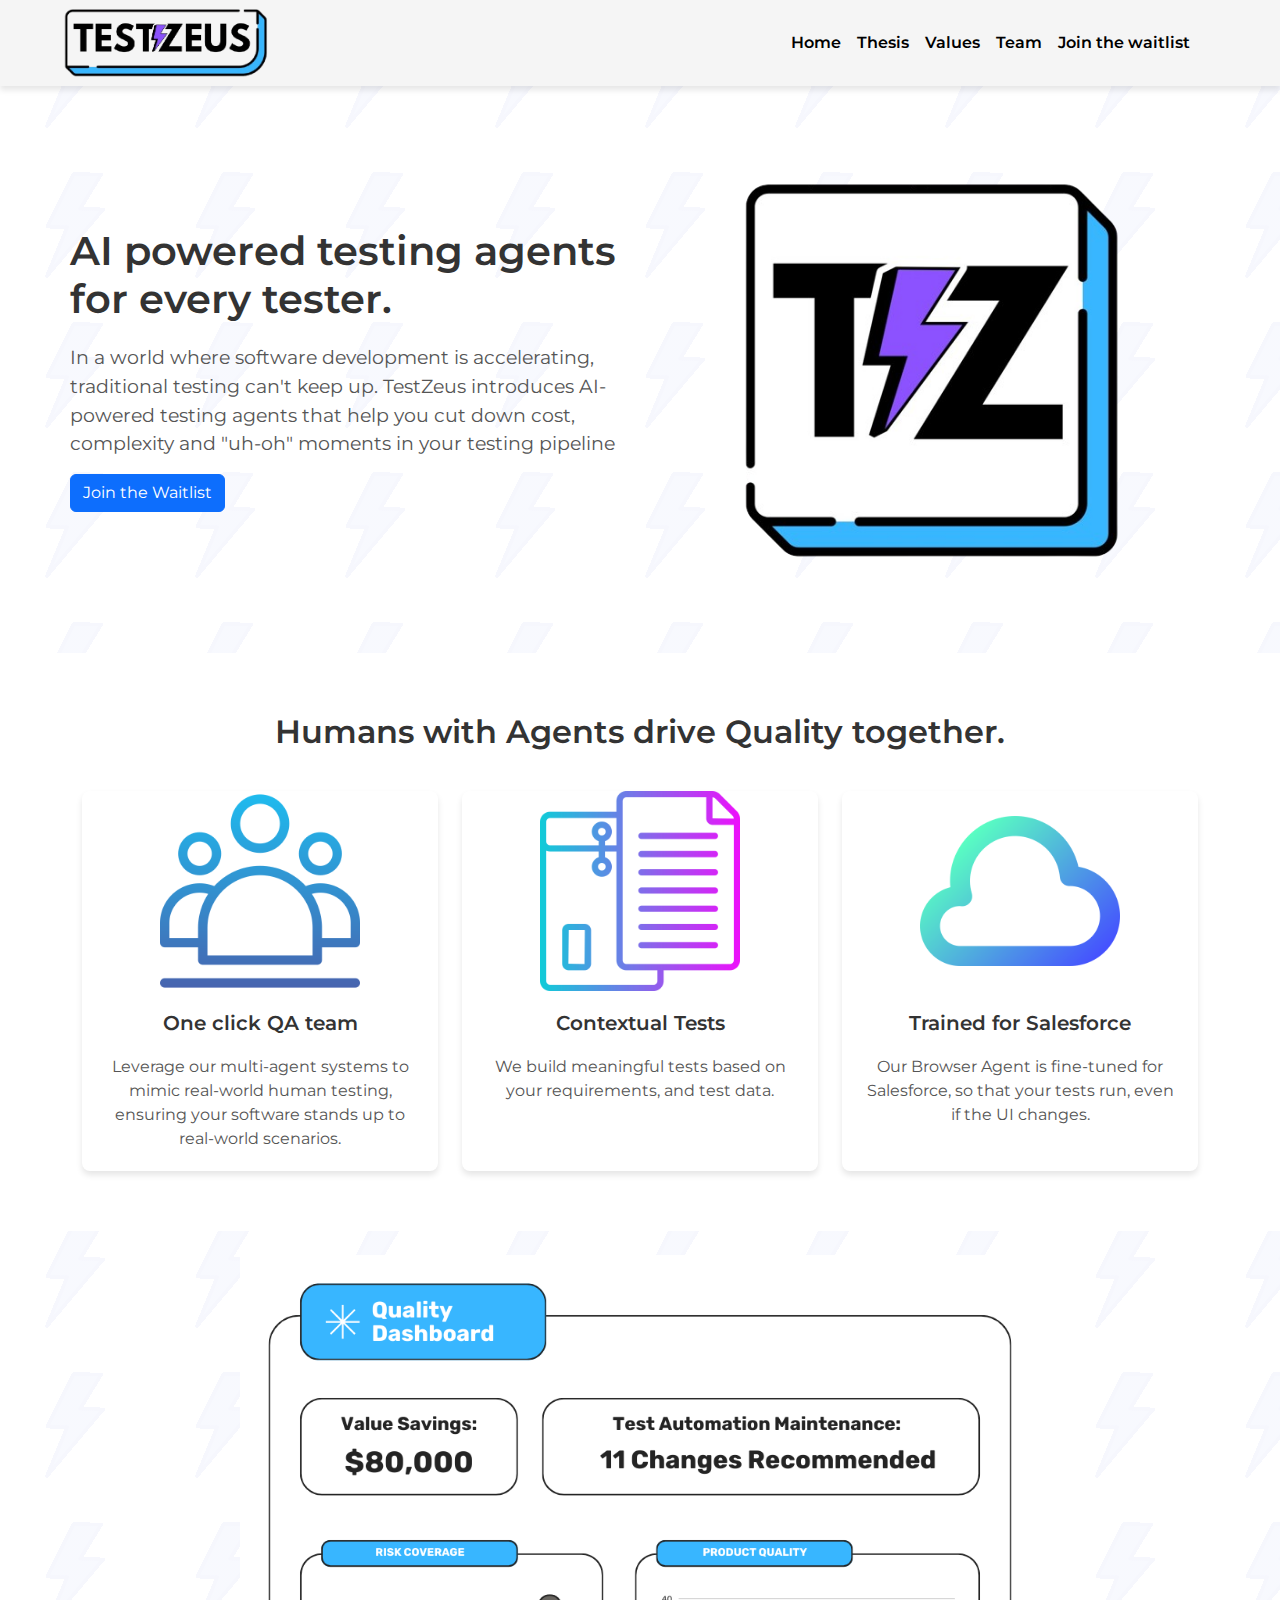
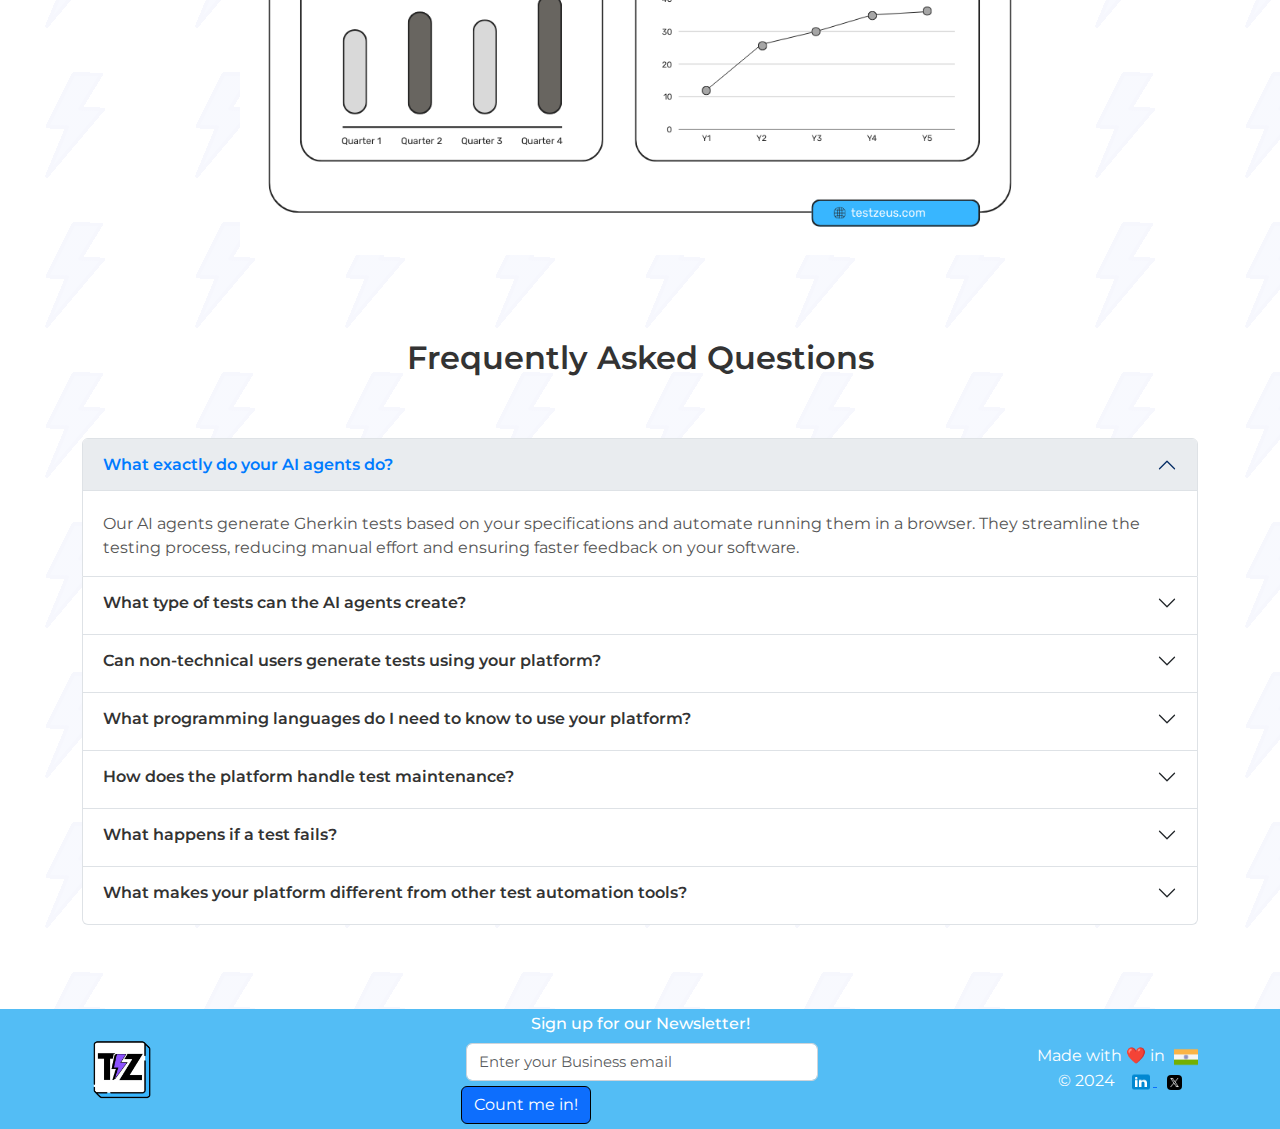
==== commit 06138637: "Fixing header footer cards, adding linkedin" ====
--- a/index.html
+++ b/index.html
@@ -29,7 +29,7 @@
 <nav class="navbar navbar-expand-lg navbar-custom">
   <div class="container">
     <a class="navbar-brand" href="./index.html">
-      <img src="./assets/images/tz-navbar.png" style="margin-left: -40px;" alt="Logo" height="90">
+      <img src="./assets/images/tz-navbar.png" style="margin: -10px -10px; margin-left: -40px;" alt="Logo" height="80">
     </a>
     
     <button class="navbar-toggler" type="button" data-bs-toggle="collapse" data-bs-target="#navbarNav" aria-controls="navbarNav" aria-expanded="false" aria-label="Toggle navigation">
@@ -222,7 +222,7 @@
 
         <!-- Center Section: Newsletter Signup -->
         <div class="col-md-4 text-center">
-          <h3 class="centered-heading">Sign up for our Newsletter!</h3>
+          <h6 class="centered-heading">Sign up for our Newsletter!</h6>
             <form id="signup-form" class="reduced-width-form">
             <div class="input-group" style="gap: 5px;">
               <div class="input-group-prepend">
@@ -237,17 +237,18 @@
 
         <!-- Right Section: Made with Love in India, Copyright, and Social Icons -->
         <div class="col-md-4 text-right d-flex flex-column align-items-end">
-          <p style="color: white;">Made with <span class="text-danger">❤️</span> in 
-            <img src="./assets/images/206606.png" alt="India Flag" class="flag-image">
+          <p style="color: white; font-size: 16px;">Made with <span class="text-danger">❤️</span> in 
+            <img src="./assets/images/206606.png" alt="India Flag" class="flag-image" style="height: 24px;">
           </p>
           <div class="d-flex align-items-center">
-            <p class="mb-0 me-3" style="color: white;">&copy; 2024</p>
-            <a href="https://www.linkedin.com/company/test-zeus" target="_blank" class="social-icon me-2">
-              <img src="./assets/images/icons8-linkedin-48.png" alt="LinkedIn" class="social-logo">
+          <p class="mb-0 me-3" style="color: white; font-size: 16px;">&copy; 2024
+            <a href="https://www.linkedin.com/company/test-zeus" target="_blank" class="social-icon">
+              <img src="./assets/images/icons8-linkedin-48.png" alt="LinkedIn" class="social-logo" style="height: 20px;">
             </a>
             <a href="https://x.com/TestZeusAI" target="_blank" class="social-icon">
-              <img src="./assets/images/xlogo.png" style="border-radius: 4px;height: 20px;width: 20px;" alt="Twitter" class="social-logo">
+              <img src="./assets/images/xlogo.png" style="border-radius: 4px; height: 15px; width: 15px;" alt="X.com" class="social-logo">
             </a>
+          </p>
           </div>
         </div>
       </div>
--- a/indexstyle.css
+++ b/indexstyle.css
@@ -193,11 +193,11 @@
 /* Footer Styles */
 .footer {
     background-color: #53BDF5;
-    padding: 20px 0;
+    padding: 5px 0;
 }
 
 .footer-image {
-    width: 100px;
+    width: 80px;
     height: auto;
 }
 
@@ -246,7 +246,7 @@
 .centered-heading {
     font-family: 'Montserrat', sans-serif;
     text-align: center;
-    margin-bottom: 20px;
+    margin-bottom: 10px;
     color: white;
 }
 
